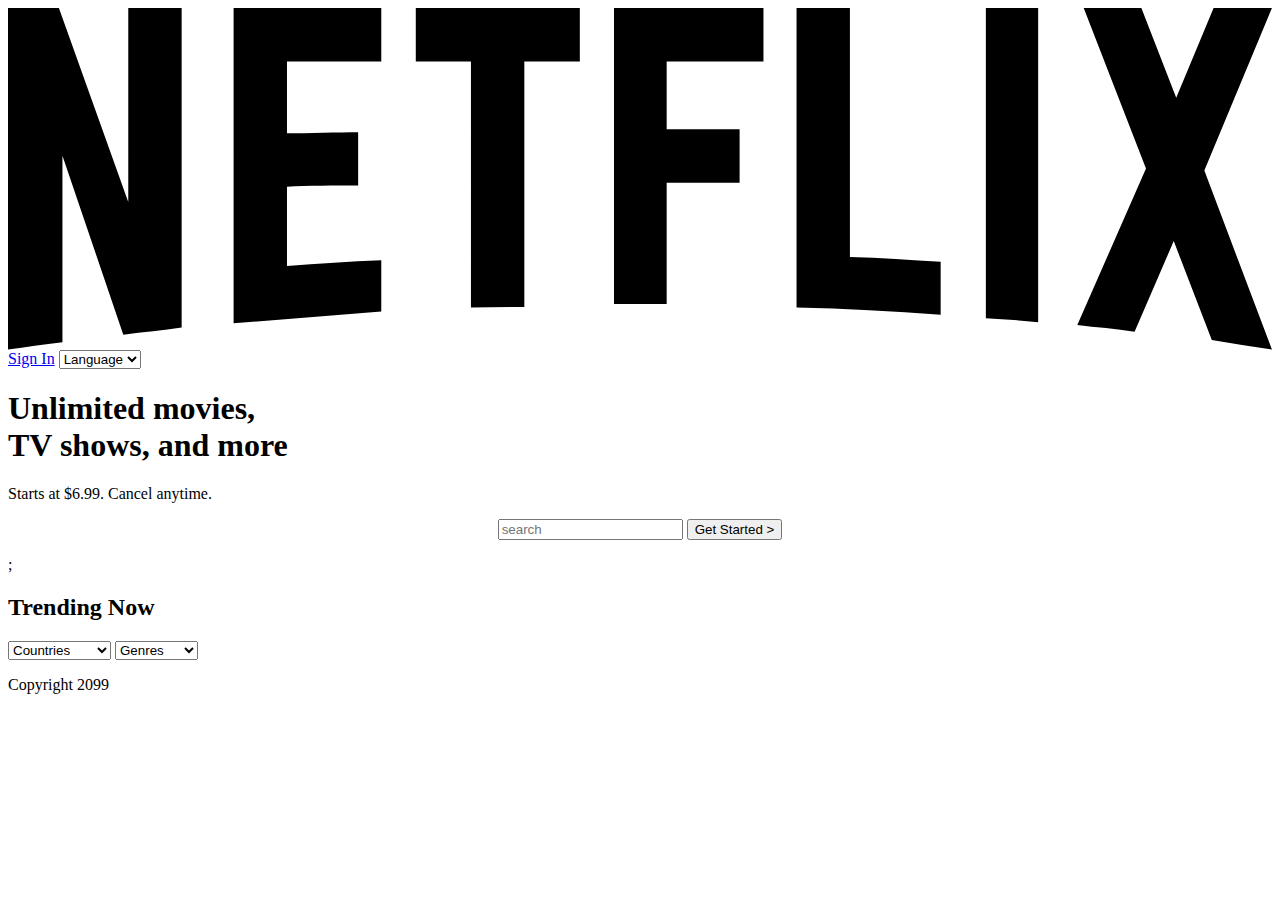
==== index.html @ 02d8f876 "index rename" ====
<html>
  <head>
    <title>My First Web</title>
    <link href="css/Style.css" rel="stylesheet" />
  </head>
  <body class="bg">
    <div class="nav">
      <svg
        viewBox="0 0 111 30"
        version="1.1"
        xmlns="http://www.w3.org/2000/svg"
        xmlns:xlink="http://www.w3.org/1999/xlink"
        aria-hidden="true"
        role="img"
        class="header"
      >
        <g>
          <path
            d="M105.06233,14.2806261 L110.999156,30 C109.249227,29.7497422 107.500234,29.4366857 105.718437,29.1554972 L102.374168,20.4686475 L98.9371075,28.4375293 C97.2499766,28.1563408 95.5928391,28.061674 93.9057081,27.8432843 L99.9372012,14.0931671 L94.4680851,-5.68434189e-14 L99.5313525,-5.68434189e-14 L102.593495,7.87421502 L105.874965,-5.68434189e-14 L110.999156,-5.68434189e-14 L105.06233,14.2806261 Z M90.4686475,-5.68434189e-14 L85.8749649,-5.68434189e-14 L85.8749649,27.2499766 C87.3746368,27.3437061 88.9371075,27.4055675 90.4686475,27.5930265 L90.4686475,-5.68434189e-14 Z M81.9055207,26.93692 C77.7186241,26.6557316 73.5307901,26.4064111 69.250164,26.3117443 L69.250164,-5.68434189e-14 L73.9366389,-5.68434189e-14 L73.9366389,21.8745899 C76.6248008,21.9373887 79.3120255,22.1557784 81.9055207,22.2804387 L81.9055207,26.93692 Z M64.2496954,10.6561065 L64.2496954,15.3435186 L57.8442216,15.3435186 L57.8442216,25.9996251 L53.2186709,25.9996251 L53.2186709,-5.68434189e-14 L66.3436123,-5.68434189e-14 L66.3436123,4.68741213 L57.8442216,4.68741213 L57.8442216,10.6561065 L64.2496954,10.6561065 Z M45.3435186,4.68741213 L45.3435186,26.2498828 C43.7810479,26.2498828 42.1876465,26.2498828 40.6561065,26.3117443 L40.6561065,4.68741213 L35.8121661,4.68741213 L35.8121661,-5.68434189e-14 L50.2183897,-5.68434189e-14 L50.2183897,4.68741213 L45.3435186,4.68741213 Z M30.749836,15.5928391 C28.687787,15.5928391 26.2498828,15.5928391 24.4999531,15.6875059 L24.4999531,22.6562939 C27.2499766,22.4678976 30,22.2495079 32.7809542,22.1557784 L32.7809542,26.6557316 L19.812541,27.6876933 L19.812541,-5.68434189e-14 L32.7809542,-5.68434189e-14 L32.7809542,4.68741213 L24.4999531,4.68741213 L24.4999531,10.9991564 C26.3126816,10.9991564 29.0936358,10.9054269 30.749836,10.9054269 L30.749836,15.5928391 Z M4.78114163,12.9684132 L4.78114163,29.3429562 C3.09401069,29.5313525 1.59340144,29.7497422 0,30 L0,-5.68434189e-14 L4.4690224,-5.68434189e-14 L10.562377,17.0315868 L10.562377,-5.68434189e-14 L15.2497891,-5.68434189e-14 L15.2497891,28.061674 C13.5935889,28.3437998 11.906458,28.4375293 10.1246602,28.6868498 L4.78114163,12.9684132 Z"
          ></path>
        </g>
      </svg>
      <a href="Signup.html" class="abt"> Sign In</a>
      <select>
        <option disabled selected>Language</option>
        <option>English</option>
        <option>Spanish</option>
        <option>Russian</option>
        <option>Bembu</option>
      </select>
    </div>
    <h1 class="sub">
      Unlimited movies,<br />
      TV shows, and more
    </h1>
    <p class="payment">Starts at $6.99. Cancel anytime.</p>
    <form>
      <center>
        <input type="text" placeholder="search" class="searchbar" />
        <input type="submit" value="Get Started >" class="startbutton" />
      </center>
    </form>
    <div class="parent">
      ;
      <div class="trending">
        <h2>Trending Now</h2>

        <select>
          <option disabled selected>Countries</option>
          <option>United States</option>
          <option>Canada</option>
          <option>Mexico</option>
          <option>Russia</option>
          <option>Zambia</option>
        </select>
        <select>
          <option disabled selected>Genres</option>
          <option>Horror</option>
          <option>Mystery</option>
          <option>Comedy</option>
          <option>Adventure</option>
          <option>Drama</option>
        </select>
      </div>
    </div>
    <footer class="footer">
      <p>Copyright 2099</p>
    </footer>
  </body>
</html>
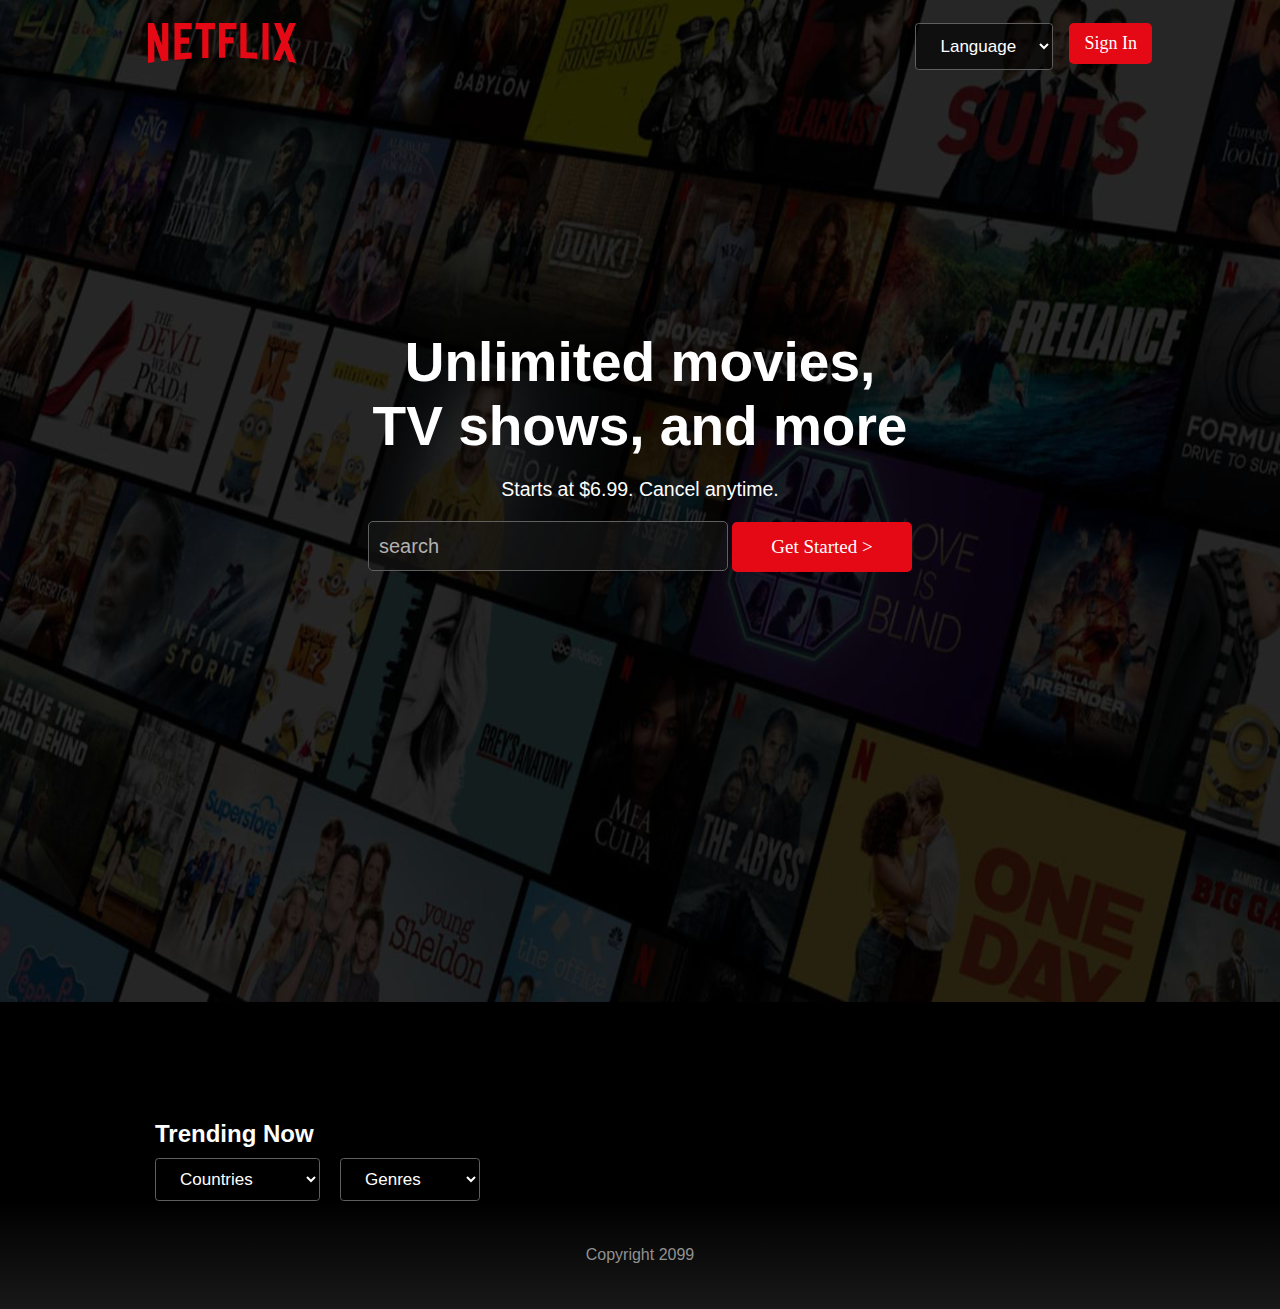
==== commit e63d97a3: "title rename" ====
--- a/index.html
+++ b/index.html
@@ -1,6 +1,6 @@
 <html>
   <head>
-    <title>My First Web</title>
+    <title>Netflix Clone</title>
     <link href="css/Style.css" rel="stylesheet" />
   </head>
   <body class="bg">
--- a/css/Style.css
+++ b/css/Style.css
@@ -0,0 +1,253 @@
+* {
+  margin: 0;
+}
+@font-face {
+  font-family: "net";
+  src: url("font/BebasNeue.otf");
+}
+
+.header {
+  fill: #e40914;
+  margin-left: 148px;
+  margin-top: 23px;
+  margin-bottom: 20px;
+  width: 148px;
+  height: 40px;
+}
+.bg {
+  background-image: url("../img/canva\ netflix\ bg2.jpg");
+  background-size: 100% 1025px;
+}
+.bg2 {
+  background-image: url("../img/canva\ netflix\ bg.jpg");
+  background-size: 100% 1025px;
+}
+.sub {
+  color: rgb(255, 255, 255);
+  text-align: center;
+  font-size: 55px;
+  padding-top: 247px;
+  font-family: Netflix Sans, Helvetica Neue, Segoe UI, Roboto, Ubuntu,
+    sans-serif;
+  font-weight: 850;
+}
+.payment {
+  color: rgb(254, 254, 254);
+  text-align: center;
+  font-size: 19.5px;
+  padding-top: 20px;
+  font-family: arial;
+  font-weight: 525;
+}
+.searchbar {
+  width: 360px;
+  height: 50px;
+  font-size: 20px;
+  margin-top: 20px;
+  border-radius: 5px;
+  background-color: rgba(24, 24, 24, 0.6);
+  border: 1px solid rgb(95, 95, 95);
+  padding-top: 10px;
+  padding-bottom: 10px;
+  padding-left: 10px;
+  font-family: arial;
+  color: rgb(254, 254, 254);
+}
+::placeholder {
+  color: rgb(177, 177, 177);
+}
+.startbutton {
+  width: 180px;
+  height: 50px;
+  border-radius: 5px;
+  background-color: rgb(228, 9, 20);
+  color: rgb(254, 254, 254);
+  border: none;
+  font-family: arial black;
+  font-size: 19px;
+  transition: 0.2s;
+}
+.startbutton:hover {
+  background-color: rgb(185, 9, 18);
+  transition: 10s;
+  width: 200px;
+  height: 2000px;
+  border-radius: 9px;
+  letter-spacing: 1.5px;
+}
+.trending {
+  color: rgb(255, 255, 255);
+  margin-left: 155px;
+  margin-top: 100px;
+
+  h2 {
+    font-family: Netflix Sans, Helvetica Neue, Segoe UI, Roboto, Ubuntu,
+      sans-serif;
+  }
+
+  select {
+    background-color: rgba(0, 0, 0, 0.6);
+    border: 1px solid rgb(95, 95, 95);
+    color: rgb(255, 255, 255);
+    padding-left: 20px;
+    padding-right: 20px;
+    padding-top: 10px;
+    padding-bottom: 10px;
+    font-size: 17px;
+    margin-top: 10px;
+    border-radius: 3.6px;
+    margin-right: 16px;
+  }
+}
+.parent {
+  background-color: rgb(0, 0, 0);
+  margin-top: 430px;
+}
+.abt {
+  background-color: rgb(228, 9, 20);
+  color: rgb(255, 255, 255);
+  padding: 10px 15px;
+  font-size: 18px;
+  font-family: arial black;
+  border-radius: 5px;
+  transition: 0.5s;
+  text-decoration: none;
+  float: right;
+  margin-right: 10%;
+  margin-top: 23px;
+}
+.abt:hover {
+  transition: 0.5s;
+  background-color: rgb(185, 9, 18);
+  letter-spacing: 1.5px;
+}
+.nav {
+  select {
+    background-color: rgba(0, 0, 0, 0.6);
+    border: 1px solid rgb(95, 95, 95);
+    color: rgb(255, 255, 255);
+    padding: 12px 20px;
+    font-size: 17px;
+    margin-top: 23px;
+    border-radius: 3.6px;
+    margin-right: 16px;
+    float: right;
+  }
+}
+.signup {
+  color: rgb(255, 255, 255);
+  font-family: arial;
+  background-color: rgba(0, 0, 0, 0.55);
+  border-radius: 5px;
+  width: 450px;
+  height: 700px;
+  margin: auto;
+}
+.subsignup {
+  margin: 50px 50px;
+  padding-top: 35px;
+  h2 {
+    font-size: 29px;
+    font-weight: 780;
+  }
+}
+.signbtn {
+  background-color: rgb(255, 0, 0);
+  color: rgb(255, 255, 255);
+  width: 103%;
+  padding: 12px 0px;
+  border: none;
+  margin-top: 15px;
+  font-family: arial black;
+  border-radius: 5px;
+  transition: 3s;
+}
+.signbtn:hover {
+  background-color: rgb(182, 10, 18);
+  transition: 1s;
+}
+.v2 {
+  background-color: rgba(95, 95, 95, 0.55);
+  transition: 2s;
+}
+.v2:hover {
+  background-color: rgb(66, 66, 66);
+  transition: 1s;
+}
+.ortext {
+  color: rgb(177, 177, 177);
+  font-size: 13.5px;
+}
+.forgor {
+  color: rgb(255, 255, 255);
+  text-decoration: dashed;
+  text-align: center;
+  transition: 0.1s;
+}
+.forgor:hover {
+  color: rgb(100, 100, 100);
+  text-decoration: underline;
+  transition: 0.1s;
+}
+.sun:hover {
+  color: rgb(255, 255, 255);
+}
+.memory {
+  margin-top: 20px;
+  margin-left: 10px;
+  font-size: 15px;
+}
+.custom-checkbox {
+  appearance: none;
+  -webkit-appearance: none;
+  width: 20px;
+  height: 20px;
+  border: 2px solid rgb(85, 85, 85);
+  border-radius: 4px;
+  background-color: rgb(240, 240, 240);
+  cursor: pointer;
+  transition: background-color 0.3s, border-color 0.3s;
+}
+
+.custom-checkbox:checked {
+  background-color: rgb(255, 255, 255);
+  border-color: rgb(255, 255, 255);
+}
+
+.custom-checkbox:checked::after {
+  content: "\2714";
+  color: rgb(0, 0, 0);
+  font-size: 16px;
+  position: relative;
+  top: -2px;
+}
+
+.custom-checkbox:hover {
+  border-color: rgb(255, 255, 255);
+}
+.ram {
+  padding-left: 10px;
+  position: relative;
+  top: -5px;
+}
+.redirect {
+  color: rgb(173, 173, 173);
+  padding-left: 10px;
+}
+.botcatcher {
+  font-size: 13px;
+  width: 200px;
+  padding-left: 0px;
+  position: relative;
+  left: 10px;
+}
+.footer {
+  background: linear-gradient(to bottom, black, rgb(24, 24, 24));
+  color: rgb(145, 145, 145);
+  font-family: Arial, Helvetica, sans-serif;
+}
+.footer p {
+  padding: 45px 0px;
+  text-align: center;
+  font-size: 16px;
+}
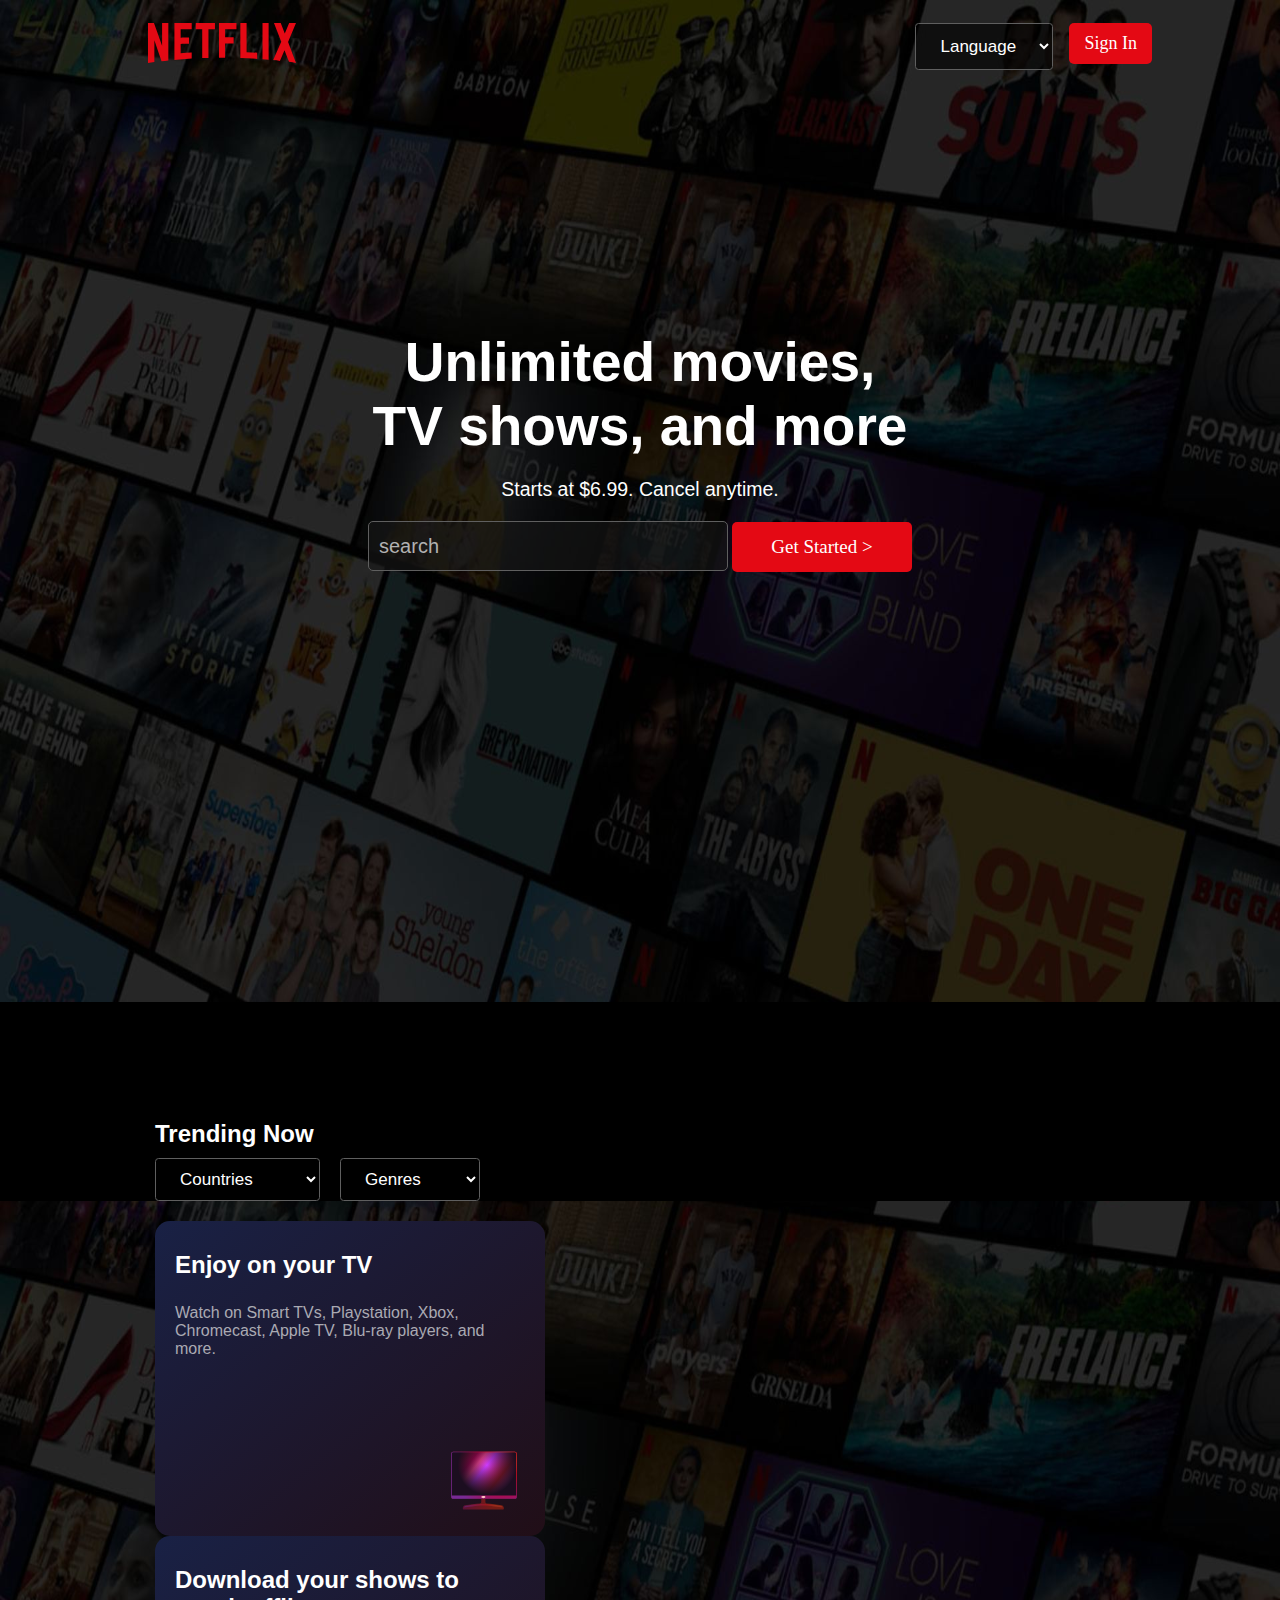
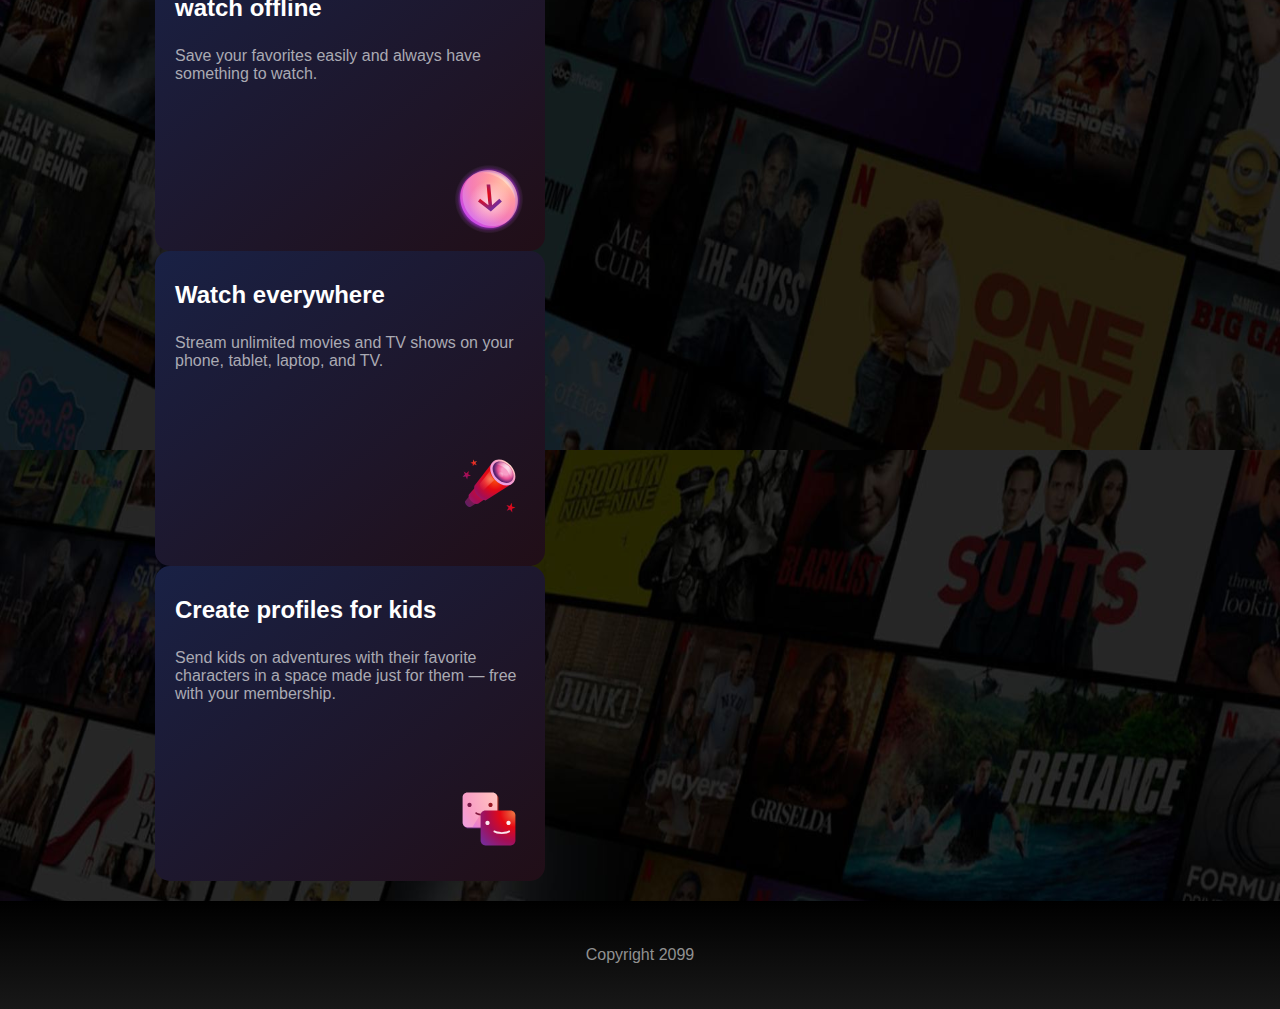
==== commit d436c7ad: "01/04/25 Update" ====
--- a/index.html
+++ b/index.html
@@ -63,6 +63,28 @@
         </select>
       </div>
     </div>
+    <div class="sales_pitch"> 
+      <div class="subcells">
+        <h4>Enjoy on your TV</h4>
+        <p>Watch on Smart TVs, Playstation, Xbox, Chromecast, Apple TV, Blu-ray players, and more.</p>
+        <svg class="svg" width="82" height="82" viewBox="0 0 72 72" fill="none"><g id="television-core-small"><path id="Vector" fill-rule="evenodd" clip-rule="evenodd" d="M37.2 53.3992C37.2 52.7365 36.6628 52.1992 36 52.1992H34.8C34.1373 52.1992 33.6 52.7365 33.6 53.3992V56.2636C33.6 56.9129 33.0834 57.4433 32.4347 57.4739C30.3013 57.5744 28.1719 57.7834 26.0546 58.1011L19.444 59.0926C18.2692 59.2688 17.4 60.2782 17.4 61.4662V62.0992C17.4 62.4304 17.6686 62.6992 18 62.6992H52.8C53.1314 62.6992 53.4 62.4304 53.4 62.0992V61.4662C53.4 60.2782 52.5309 59.2688 51.3561 59.0926L44.7454 58.1011C42.6282 57.7834 40.4987 57.5744 38.3653 57.4739C37.7167 57.4433 37.2 56.9129 37.2 56.2636V53.3992Z" fill="url(#paint0_radial_5179_1308)"></path><path id="Vector_2" d="M18.6 60.7388C18.6 60.2306 18.9587 59.796 19.4602 59.711C22.0196 59.2775 29.7585 58.0508 35.4 58.0508C41.0415 58.0508 48.7804 59.2775 51.3398 59.711C51.8412 59.796 52.2 60.2306 52.2 60.7388C52.2 60.902 52.0575 61.0268 51.8967 61.0004C50.1219 60.707 40.9704 59.2409 35.4 59.2409C29.8295 59.2409 20.678 60.707 18.9033 61.0004C18.7425 61.0268 18.6 60.902 18.6 60.7388Z" fill="url(#paint1_radial_5179_1308)"></path><path id="Vector_3" d="M63 12H8.99995C8.00584 12 7.19995 12.8059 7.19995 13.8V51.6C7.19995 52.5941 8.00584 53.4 8.99995 53.4H63C63.9941 53.4 64.8 52.5941 64.8 51.6V13.8C64.8 12.8059 63.9941 12 63 12Z" fill="url(#paint2_linear_5179_1308)"></path><path id="Vector_4" d="M63 12H8.99995C8.00584 12 7.19995 12.8059 7.19995 13.8V51.6C7.19995 52.5941 8.00584 53.4 8.99995 53.4H63C63.9941 53.4 64.8 52.5941 64.8 51.6V13.8C64.8 12.8059 63.9941 12 63 12Z" fill="url(#paint3_radial_5179_1308)"></path><path id="Vector_5" fill-rule="evenodd" clip-rule="evenodd" d="M8.99995 12.6H63C63.663 12.6 64.2 13.1372 64.2 13.8V50.4H7.79995V13.8C7.79995 13.1372 8.33719 12.6 8.99995 12.6ZM7.19995 50.4V13.8C7.19995 12.8059 8.00581 12 8.99995 12H63C63.9942 12 64.8 12.8059 64.8 13.8V50.4V51.6C64.8 52.5941 63.9942 53.4 63 53.4H8.99995C8.00581 53.4 7.19995 52.5941 7.19995 51.6V50.4Z" fill="url(#paint4_radial_5179_1308)"></path><path id="Vector_6" d="M35.4 52.8C36.3941 52.8 37.2 52.3971 37.2 51.9C37.2 51.4029 36.3941 51 35.4 51C34.4059 51 33.6 51.4029 33.6 51.9C33.6 52.3971 34.4059 52.8 35.4 52.8Z" fill="url(#paint5_radial_5179_1308)"></path></g><defs><radialGradient id="paint0_radial_5179_1308" cx="0" cy="0" r="1" gradientUnits="userSpaceOnUse" gradientTransform="translate(50.3269 49.3723) rotate(118.526) scale(55.1579 46.2871)"><stop stop-color="#802600"></stop><stop offset="0.333333" stop-color="#6F181D"></stop><stop offset="0.666667" stop-color="#5B1333"></stop><stop offset="1" stop-color="#391945"></stop></radialGradient><radialGradient id="paint1_radial_5179_1308" cx="0" cy="0" r="1" gradientUnits="userSpaceOnUse" gradientTransform="translate(48.1077 53.6128) rotate(158.116) scale(32.7275 42.219)"><stop stop-color="#99421D"></stop><stop offset="0.333333" stop-color="#99161D"></stop><stop offset="0.666667" stop-color="#7D1845"></stop><stop offset="1" stop-color="#59216E"></stop></radialGradient><linearGradient id="paint2_linear_5179_1308" x1="10.4727" y1="14.9572" x2="56.1755" y2="51.4814" gradientUnits="userSpaceOnUse"><stop stop-color="#99161D"></stop><stop offset="0.245283" stop-color="#CA005B"></stop><stop offset="0.346698" stop-color="#FF479A"></stop><stop offset="0.46934" stop-color="#CC3CFF"></stop><stop offset="0.735849" stop-color="#BC1A22"></stop><stop offset="1" stop-color="#C94FF5"></stop></linearGradient><radialGradient id="paint3_radial_5179_1308" cx="0" cy="0" r="1" gradientUnits="userSpaceOnUse" gradientTransform="translate(38.6181 23.8286) rotate(90) scale(25.9571 25.8545)"><stop stop-color="#1C0E20" stop-opacity="0"></stop><stop offset="1" stop-color="#1C0E20"></stop></radialGradient><radialGradient id="paint4_radial_5179_1308" cx="0" cy="0" r="1" gradientUnits="userSpaceOnUse" gradientTransform="translate(54 20.1938) rotate(144.293) scale(47.2897 44.8232)"><stop stop-color="#EF7744"></stop><stop offset="0.333333" stop-color="#E50914"></stop><stop offset="0.666667" stop-color="#A70D53"></stop><stop offset="1" stop-color="#792A95"></stop></radialGradient><radialGradient id="paint5_radial_5179_1308" cx="0" cy="0" r="1" gradientUnits="userSpaceOnUse" gradientTransform="translate(36.525 51.3562) rotate(135) scale(4.58735)"><stop stop-color="#FFDCCC"></stop><stop offset="0.333333" stop-color="#FFBDC0"></stop><stop offset="0.666667" stop-color="#F89DC6"></stop><stop offset="1" stop-color="#E4A1FA"></stop></radialGradient></defs></svg>
+      </div>
+      <div class="subcells">
+        <h4>Download your shows to watch offline</h4>
+        <p>Save your favorites easily and always have something to watch.</p>
+        <svg class="svg" width="72" height="72" viewBox="0 0 72 72" fill="none"><g id="download-core-small"><path id="Vector" d="M36 70.2008C54.8882 70.2008 70.2001 54.8889 70.2001 36.0008C70.2001 17.1126 54.8882 1.80078 36 1.80078C17.1119 1.80078 1.80005 17.1126 1.80005 36.0008C1.80005 54.8889 17.1119 70.2008 36 70.2008Z" fill="url(#paint0_radial_5179_7940)"></path><path id="Vector_2" opacity="0.4" d="M64.7658 36.195C65.5206 51.5916 53.7908 63.5824 38.5668 62.977C23.3428 62.3722 10.3893 49.4 9.63446 34.0034C8.87954 18.6068 20.6091 6.61594 35.8331 7.22116C51.0571 7.82638 64.0104 20.7984 64.7658 36.195Z" fill="url(#paint1_radial_5179_7940)"></path><path id="Vector_3" d="M62.3657 37.9958C63.1205 53.3924 51.3908 65.3832 36.1668 64.7778C20.9428 64.173 7.9893 51.2008 7.23444 35.8041C6.47952 20.4075 18.2091 8.41672 33.4331 9.02194C48.6571 9.62716 61.6103 22.5992 62.3657 37.9958Z" fill="url(#paint2_radial_5179_7940)"></path><path id="Vector_4" opacity="0.5" d="M64.7658 36.195C65.5206 51.5916 53.7908 63.5824 38.5668 62.977C23.3428 62.3722 10.3893 49.4 9.63446 34.0034C8.87954 18.6068 20.6091 6.61594 35.8331 7.22116C51.0571 7.82638 64.0104 20.7984 64.7658 36.195Z" fill="url(#paint3_radial_5179_7940)"></path><path id="Vector_5" opacity="0.6" d="M36.9 60.6C48.6636 60.6 58.2 51.0637 58.2 39.3C58.2 27.5363 48.6636 18 36.9 18C25.1363 18 15.6 27.5363 15.6 39.3C15.6 51.0637 25.1363 60.6 36.9 60.6Z" fill="url(#paint4_radial_5179_7940)"></path><path id="Vector_6" fill-rule="evenodd" clip-rule="evenodd" d="M39.0849 42.2727L46.3387 35.76L48.8945 38.5142L38.9118 47.477L37.8466 48.4333L36.6071 47.477L24.9899 38.5142L27.0434 35.76L35.4849 42.2727L33.6 21.6016H37.2L39.0849 42.2727Z" fill="url(#paint5_radial_5179_7940)"></path><path id="Vector_7" opacity="0.4" fill-rule="evenodd" clip-rule="evenodd" d="M61.6566 34.9618C61.7832 35.3893 62.391 35.3233 62.3694 34.878C61.6962 21.1369 50.1509 9.55975 36.5817 9.01957C34.4606 8.93515 32.4155 9.12541 30.4772 9.55909C30.0745 9.64915 30.1575 10.2082 30.5697 10.2246C45.0094 10.7979 57.6246 21.2971 61.6566 34.9618Z" fill="url(#paint6_radial_5179_7940)"></path></g><defs><radialGradient id="paint0_radial_5179_7940" cx="0" cy="0" r="1" gradientUnits="userSpaceOnUse" gradientTransform="translate(36.0001 36.1837) rotate(-90) scale(34.3829)"><stop offset="0.782019" stop-color="#982DBE"></stop><stop offset="0.906819" stop-color="#B038DC" stop-opacity="0.2"></stop><stop offset="1" stop-color="#E4A1FA" stop-opacity="0"></stop></radialGradient><radialGradient id="paint1_radial_5179_7940" cx="0" cy="0" r="1" gradientUnits="userSpaceOnUse" gradientTransform="translate(52.9937 20.0992) rotate(135) scale(49.9836)"><stop stop-color="#FFDCCC"></stop><stop offset="0.333333" stop-color="#FFBDC0"></stop><stop offset="0.666667" stop-color="#F89DC6"></stop><stop offset="1" stop-color="#E4A1FA"></stop></radialGradient><radialGradient id="paint2_radial_5179_7940" cx="0" cy="0" r="1" gradientUnits="userSpaceOnUse" gradientTransform="translate(52.7999 19.6937) rotate(135) scale(53.1037)"><stop stop-color="#FFA984"></stop><stop offset="0.333333" stop-color="#FF787F"></stop><stop offset="0.666667" stop-color="#F45FA2"></stop><stop offset="1" stop-color="#C44AF1"></stop></radialGradient><radialGradient id="paint3_radial_5179_7940" cx="0" cy="0" r="1" gradientUnits="userSpaceOnUse" gradientTransform="translate(52.9937 20.0992) rotate(135) scale(49.9836)"><stop stop-color="#FFDCCC"></stop><stop offset="0.333333" stop-color="#FFBDC0"></stop><stop offset="0.666667" stop-color="#F89DC6"></stop><stop offset="1" stop-color="#E4A1FA"></stop></radialGradient><radialGradient id="paint4_radial_5179_7940" cx="0" cy="0" r="1" gradientUnits="userSpaceOnUse" gradientTransform="translate(36.9 39.3) scale(21.3)"><stop stop-color="white"></stop><stop offset="1" stop-color="white" stop-opacity="0"></stop></radialGradient><radialGradient id="paint5_radial_5179_7940" cx="0" cy="0" r="1" gradientUnits="userSpaceOnUse" gradientTransform="translate(31.2 32.1016) rotate(39.5226) scale(15.5567)"><stop stop-color="#EF7744"></stop><stop offset="0.2406" stop-color="#E50914"></stop><stop offset="1" stop-color="#792A95"></stop></radialGradient><radialGradient id="paint6_radial_5179_7940" cx="0" cy="0" r="1" gradientUnits="userSpaceOnUse" gradientTransform="translate(50.7 21.3) rotate(-180) scale(30)"><stop stop-color="white"></stop><stop offset="1" stop-color="white" stop-opacity="0"></stop></radialGradient></defs></svg>
+      </div>
+      <div class="subcells">
+        <h4>Watch everywhere</h4>
+        <p>Stream unlimited movies and TV shows on your phone, tablet, laptop, and TV.</p>
+        <svg class="svg" width="72" height="72" viewBox="0 0 72 72" fill="none"><g id="telescope-core-small"><path id="Vector" d="M24.0492 36.6016L33.6 46.3898L17.8029 56.8633C17.8029 56.8633 15.8891 57.6983 13.625 55.2638C11.361 52.8293 12.1235 51.238 12.1235 51.238L24.0492 36.6016Z" fill="url(#paint0_radial_5179_1664)"></path><path id="Vector_2" d="M25.0344 34.1992L36 46.151L25.0616 53.8043C25.0616 53.8043 21.8289 55.0984 18.0987 51.0172C14.3686 46.9358 15.9198 44.5105 15.9198 44.5105L25.0344 34.1992Z" fill="url(#paint1_radial_5179_1664)"></path><path id="Vector_3" d="M39 13.0195L59.1 33.6788L32.5325 50.4142C32.5325 50.4142 28.7459 50.2552 24.3978 45.4897C20.0498 40.7243 21.4096 35.8101 21.4096 35.8101L39 13.0195Z" fill="url(#paint2_radial_5179_1664)"></path><path id="Vector_4" d="M57.6709 15.3516C63.1044 21.2807 63.9858 29.2883 59.6386 33.2371C55.2916 37.186 47.3628 35.5806 41.9292 29.6515C36.4954 23.7224 35.6145 15.7148 39.9615 11.766C44.3084 7.81716 52.2372 9.42252 57.6709 15.3516Z" fill="url(#paint3_radial_5179_1664)"></path><path id="Vector_5" d="M58.3787 31.255C54.8121 34.5032 48.2143 33.0817 43.6421 28.0798C39.07 23.078 38.2547 16.39 41.8213 13.1419C45.3879 9.89364 51.9857 11.3152 56.5579 16.3171C61.1298 21.3189 61.9452 28.0069 58.3787 31.255Z" fill="url(#paint4_radial_5179_1664)"></path><path id="Vector_6" opacity="0.85" d="M59.6783 28.823C60.576 24.1785 59.6544 20.5934 56.1603 16.6199C52.6662 12.6464 47.3508 10.8657 43.7796 12.7598C39.371 15.098 48.3734 13.5961 53.4577 19.5815C57.8259 24.724 58.8516 33.1009 59.6783 28.823Z" fill="url(#paint5_radial_5179_1664)"></path><path id="Vector_7" opacity="0.4" d="M50.3979 25.2452C50.4549 26.7239 49.2932 27.7677 47.8032 27.5766C46.3131 27.3856 45.059 26.032 45.002 24.5532C44.945 23.0745 46.1067 22.0307 47.5968 22.2218C49.0868 22.4128 50.341 23.7664 50.3979 25.2452Z" fill="url(#paint6_radial_5179_1664)"></path><path id="Vector_8" opacity="0.6" d="M36.9217 21.0039L26.4258 34.3627C26.3297 36.4604 28.2903 39.5534 30.0334 40.8344L41.2345 29.9105C39.6 28.2005 36.9591 24.1025 36.9217 21.0039Z" fill="url(#paint7_radial_5179_1664)"></path><path id="Vector_9" fill-rule="evenodd" clip-rule="evenodd" d="M20.0576 9.60156L21.479 11.7187L24 11.0654L22.3575 13.0272L23.7789 15.1444L21.3424 14.2397L19.7 16.2016L19.8365 13.6806L17.4 12.7759L19.9209 12.1225L20.0576 9.60156ZM58.776 52.8016L58.9623 56.4685L62.4 57.4188L59.0774 58.7347L59.2637 62.4016L57.0239 59.548L53.7014 60.8638L55.6397 57.7843L53.4 54.9307L56.8377 55.8811L58.776 52.8016ZM15.206 24.2101L15.8768 21.0016L13.4793 23.1964L10.6853 21.5563L11.9975 24.553L9.59998 26.7478L12.8085 26.405L14.1207 29.4016L14.7915 26.1931L18 25.8502L15.206 24.2101Z" fill="url(#paint8_linear_5179_1664)"></path></g><defs><radialGradient id="paint0_radial_5179_1664" cx="0" cy="0" r="1" gradientUnits="userSpaceOnUse" gradientTransform="translate(36.6875 32.7016) rotate(135) scale(34.9134)"><stop stop-color="#99421D"></stop><stop offset="0.333333" stop-color="#99161D"></stop><stop offset="0.666667" stop-color="#7D1845"></stop><stop offset="1" stop-color="#59216E"></stop></radialGradient><radialGradient id="paint1_radial_5179_1664" cx="0" cy="0" r="1" gradientUnits="userSpaceOnUse" gradientTransform="translate(42.5937 27.2992) rotate(135) scale(44.5477 44.5279)"><stop stop-color="#EF7744"></stop><stop offset="0.333333" stop-color="#E50914"></stop><stop offset="0.666667" stop-color="#A70D53"></stop><stop offset="1" stop-color="#792A95"></stop></radialGradient><radialGradient id="paint2_radial_5179_1664" cx="0" cy="0" r="1" gradientUnits="userSpaceOnUse" gradientTransform="translate(42.3 29.106) rotate(135) scale(31.8127)"><stop stop-color="#FB540D"></stop><stop offset="0.333333" stop-color="#E50914"></stop><stop offset="0.666667" stop-color="#A70D53"></stop><stop offset="1" stop-color="#792A95"></stop></radialGradient><radialGradient id="paint3_radial_5179_1664" cx="0" cy="0" r="1" gradientUnits="userSpaceOnUse" gradientTransform="translate(57.675 14.7078) rotate(134.326) scale(24.0433 24.0367)"><stop stop-color="#FFDCCC"></stop><stop offset="0.333333" stop-color="#FFBDC0"></stop><stop offset="0.666667" stop-color="#F89DC6"></stop><stop offset="1" stop-color="#E4A1FA"></stop></radialGradient><radialGradient id="paint4_radial_5179_1664" cx="0" cy="0" r="1" gradientUnits="userSpaceOnUse" gradientTransform="translate(52.1305 21.273) rotate(141.875) scale(9.87138 12.8159)"><stop offset="0.307292" stop-color="#F89DC6"></stop><stop offset="0.645392" stop-color="#E75094"></stop><stop offset="1" stop-color="#59216E"></stop></radialGradient><radialGradient id="paint5_radial_5179_1664" cx="0" cy="0" r="1" gradientUnits="userSpaceOnUse" gradientTransform="translate(55.8 15.6) rotate(135) scale(13.1522)"><stop stop-color="white"></stop><stop offset="1" stop-color="white" stop-opacity="0"></stop></radialGradient><radialGradient id="paint6_radial_5179_1664" cx="0" cy="0" r="1" gradientUnits="userSpaceOnUse" gradientTransform="translate(49.2362 22.9648) rotate(131.079) scale(5.08644 6.006)"><stop stop-color="white"></stop><stop offset="1" stop-color="white" stop-opacity="0"></stop></radialGradient><radialGradient id="paint7_radial_5179_1664" cx="0" cy="0" r="1" gradientUnits="userSpaceOnUse" gradientTransform="translate(36.8758 29.1353) rotate(137.622) scale(13.5764)"><stop stop-color="#FFA984"></stop><stop offset="1" stop-color="#F7636B" stop-opacity="0"></stop></radialGradient><linearGradient id="paint8_linear_5179_1664" x1="44.65" y1="27.9016" x2="24.25" y2="48.3016" gradientUnits="userSpaceOnUse"><stop stop-color="#EF7744"></stop><stop offset="0.333333" stop-color="#E50914"></stop><stop offset="0.666667" stop-color="#A70D53"></stop><stop offset="1" stop-color="#792A95"></stop></linearGradient></defs></svg>
+      </div>
+      <div class="subcells">
+        <h4>Create profiles for kids</h4>
+        <p>Send kids on adventures with their favorite characters in a space made just for them — free with your membership.</p>
+        <svg class="svg" width="72" height="72" viewBox="0 0 72 72" fill="none"><g id="profiles-core-small"><path id="Vector" d="M10.8 15.6008C10.8 12.9499 12.949 10.8008 15.5999 10.8008H40.8C43.4509 10.8008 45.6 12.9498 45.6 15.6008V40.8007C45.6 43.4516 43.4509 45.6007 40.8 45.6007H15.6C12.949 45.6007 10.8 43.4517 10.8 40.8007V15.6008Z" fill="url(#paint0_radial_5179_7919)"></path><path id="Vector_2" d="M9.59998 14.4016C9.59998 11.7506 11.749 9.60162 14.4 9.60156H39.6C42.251 9.60156 44.4 11.7506 44.4 14.4016V39.6015C44.4 42.2525 42.251 44.4015 39.6 44.4015H14.4C11.749 44.4016 9.59998 42.2525 9.59998 39.6015V14.4016Z" fill="url(#paint1_radial_5179_7919)"></path><path id="Vector_3" d="M18.6 21.9008C18.6 23.0606 17.6598 24.0008 16.5 24.0008C15.3402 24.0008 14.4 23.0606 14.4 21.9008C14.4 20.741 15.3402 19.8008 16.5 19.8008C17.6598 19.8008 18.6 20.741 18.6 21.9008Z" fill="url(#paint2_radial_5179_7919)"></path><path id="Vector_4" d="M39.6 21.9008C39.6 23.0606 38.6598 24.0008 37.5 24.0008C36.3402 24.0008 35.4 23.0606 35.4 21.9008C35.4 20.741 36.3402 19.8008 37.5 19.8008C38.6598 19.8008 39.6 20.741 39.6 21.9008Z" fill="url(#paint3_radial_5179_7919)"></path><path id="Vector_5" d="M23.6713 29.4501C23.2437 29.1967 22.6917 29.3379 22.4383 29.7655C22.1848 30.1932 22.3261 30.7452 22.7537 30.9986C23.8254 31.6337 26.769 32.7744 30.6375 32.7744C34.506 32.7744 37.4497 31.6337 38.5213 30.9986C38.949 30.7452 39.0902 30.1932 38.8368 29.7655C38.5834 29.3379 38.0313 29.1967 37.6037 29.4501C36.8191 29.9151 34.194 30.9744 30.6375 30.9744C27.081 30.9744 24.456 29.9151 23.6713 29.4501Z" fill="url(#paint4_radial_5179_7919)"></path><path id="Vector_6" opacity="0.35" d="M19.2 44.4016H28.2L32.4 27.6016C30.2787 28.1801 28.4542 29.5387 27.2921 31.4053L19.2 44.4016Z" fill="url(#paint5_radial_5179_7919)"></path><path id="Vector_7" d="M27.6 32.4016C27.6 29.7506 29.749 27.6016 32.4 27.6016L57.6 27.6016C60.2508 27.6016 62.4 29.7506 62.4 32.4016V57.6015C62.4 60.2524 60.2508 62.4016 57.6 62.4016H32.4C29.749 62.4016 27.6 60.2524 27.6 57.6016V32.4016Z" fill="url(#paint6_radial_5179_7919)"></path><path id="Vector_8" d="M36.6 39.9008C36.6 41.0606 35.6598 42.0008 34.5 42.0008C33.3402 42.0008 32.4 41.0606 32.4 39.9008C32.4 38.741 33.3402 37.8008 34.5 37.8008C35.6598 37.8008 36.6 38.741 36.6 39.9008Z" fill="url(#paint7_radial_5179_7919)"></path><path id="Vector_9" d="M57.6 39.9008C57.6 41.0606 56.6598 42.0008 55.5 42.0008C54.3402 42.0008 53.4 41.0606 53.4 39.9008C53.4 38.741 54.3402 37.8008 55.5 37.8008C56.6598 37.8008 57.6 38.741 57.6 39.9008Z" fill="url(#paint8_radial_5179_7919)"></path><path id="Vector_10" d="M41.8213 47.6025C41.3937 47.349 40.8416 47.4903 40.5882 47.9179C40.3348 48.3455 40.476 48.8976 40.9037 49.1509C41.9753 49.786 44.919 50.9267 48.7875 50.9267C52.656 50.9267 55.5996 49.786 56.6713 49.1509C57.0989 48.8976 57.2402 48.3455 56.9867 47.9179C56.7333 47.4903 56.1813 47.349 55.7537 47.6025C54.969 48.0674 52.344 49.1267 48.7875 49.1267C45.231 49.1267 42.6059 48.0674 41.8213 47.6025Z" fill="url(#paint9_radial_5179_7919)"></path></g><defs><radialGradient id="paint0_radial_5179_7919" cx="0" cy="0" r="1" gradientUnits="userSpaceOnUse" gradientTransform="translate(39.075 17.6882) rotate(135) scale(32.8097)"><stop stop-color="#99421D"></stop><stop offset="0.333333" stop-color="#99161D"></stop><stop offset="0.666667" stop-color="#7D1845"></stop><stop offset="1" stop-color="#59216E"></stop></radialGradient><radialGradient id="paint1_radial_5179_7919" cx="0" cy="0" r="1" gradientUnits="userSpaceOnUse" gradientTransform="translate(62.4 8.70157) rotate(133.87) scale(75.3216)"><stop stop-color="#FFDCCC"></stop><stop offset="0.333333" stop-color="#FFBDC0"></stop><stop offset="0.666667" stop-color="#F89DC6"></stop><stop offset="1" stop-color="#E4A1FA"></stop></radialGradient><radialGradient id="paint2_radial_5179_7919" cx="0" cy="0" r="1" gradientUnits="userSpaceOnUse" gradientTransform="translate(60.3 11.1008) rotate(133.939) scale(68.7426 55.9547)"><stop stop-color="#99421D"></stop><stop offset="0.333333" stop-color="#99161D"></stop><stop offset="0.666667" stop-color="#7D1845"></stop><stop offset="1" stop-color="#59216E"></stop></radialGradient><radialGradient id="paint3_radial_5179_7919" cx="0" cy="0" r="1" gradientUnits="userSpaceOnUse" gradientTransform="translate(60.3 11.1008) rotate(133.939) scale(68.7426 55.9547)"><stop stop-color="#99421D"></stop><stop offset="0.333333" stop-color="#99161D"></stop><stop offset="0.666667" stop-color="#7D1845"></stop><stop offset="1" stop-color="#59216E"></stop></radialGradient><radialGradient id="paint4_radial_5179_7919" cx="0" cy="0" r="1" gradientUnits="userSpaceOnUse" gradientTransform="translate(60.3 11.0994) rotate(133.939) scale(68.7426 55.9548)"><stop stop-color="#99421D"></stop><stop offset="0.333333" stop-color="#99161D"></stop><stop offset="0.666667" stop-color="#7D1845"></stop><stop offset="1" stop-color="#59216E"></stop></radialGradient><radialGradient id="paint5_radial_5179_7919" cx="0" cy="0" r="1" gradientUnits="userSpaceOnUse" gradientTransform="translate(39.6 27.9016) rotate(135) scale(23.3345)"><stop stop-color="#FFA984"></stop><stop offset="0.333333" stop-color="#FF787F"></stop><stop offset="0.666667" stop-color="#F45FA2"></stop><stop offset="1" stop-color="#C44AF1"></stop></radialGradient><radialGradient id="paint6_radial_5179_7919" cx="0" cy="0" r="1" gradientUnits="userSpaceOnUse" gradientTransform="translate(61.8 29.7016) rotate(135) scale(43.2749)"><stop stop-color="#EF7744"></stop><stop offset="0.333333" stop-color="#E50914"></stop><stop offset="0.666667" stop-color="#A70D53"></stop><stop offset="1" stop-color="#792A95"></stop></radialGradient><radialGradient id="paint7_radial_5179_7919" cx="0" cy="0" r="1" gradientUnits="userSpaceOnUse" gradientTransform="translate(62.1 11.1008) rotate(137.146) scale(73.6614 60.3576)"><stop stop-color="#FFDCCC"></stop><stop offset="0.333333" stop-color="#FDF6F6"></stop><stop offset="0.666667" stop-color="#FADCE9"></stop><stop offset="1" stop-color="#E4A1FA"></stop></radialGradient><radialGradient id="paint8_radial_5179_7919" cx="0" cy="0" r="1" gradientUnits="userSpaceOnUse" gradientTransform="translate(62.1 11.1008) rotate(137.146) scale(73.6614 60.3576)"><stop stop-color="#FFDCCC"></stop><stop offset="0.333333" stop-color="#FDF6F6"></stop><stop offset="0.666667" stop-color="#FADCE9"></stop><stop offset="1" stop-color="#E4A1FA"></stop></radialGradient><radialGradient id="paint9_radial_5179_7919" cx="0" cy="0" r="1" gradientUnits="userSpaceOnUse" gradientTransform="translate(62.1 11.1017) rotate(137.146) scale(73.6614 60.3576)"><stop stop-color="#FFDCCC"></stop><stop offset="0.333333" stop-color="#FDF6F6"></stop><stop offset="0.666667" stop-color="#FADCE9"></stop><stop offset="1" stop-color="#E4A1FA"></stop></radialGradient></defs></svg>
+      </div>
+    </div>
     <footer class="footer">
       <p>Copyright 2099</p>
     </footer>
--- a/css/Style.css
+++ b/css/Style.css
@@ -241,8 +241,39 @@
   position: relative;
   left: 10px;
 }
+.sales_pitch{
+  margin: 20px 155px
+}
+.subcells {
+  background: linear-gradient(to bottom right, rgb(25, 33, 69),rgb(33, 14, 23));
+  height: 255px;
+  width: 350px;
+  border-radius: 15px;
+  color:rgb(170, 170, 179);
+  font-family: Arial, Helvetica, sans-serif;
+  padding: 30px 20px;
+
+}
+.subcells h4{
+  font-size: 24px;
+  color:rgb(255, 255, 255);
+  padding-bottom: 25px;
+
+}
+.svg{
+  margin-top: 80px;
+  float: right;
+
+}
+
+
+
+
+
+
+
 .footer {
-  background: linear-gradient(to bottom, black, rgb(24, 24, 24));
+  background: linear-gradient(to bottom, rgb(0, 0, 0), rgb(24, 24, 24));
   color: rgb(145, 145, 145);
   font-family: Arial, Helvetica, sans-serif;
 }
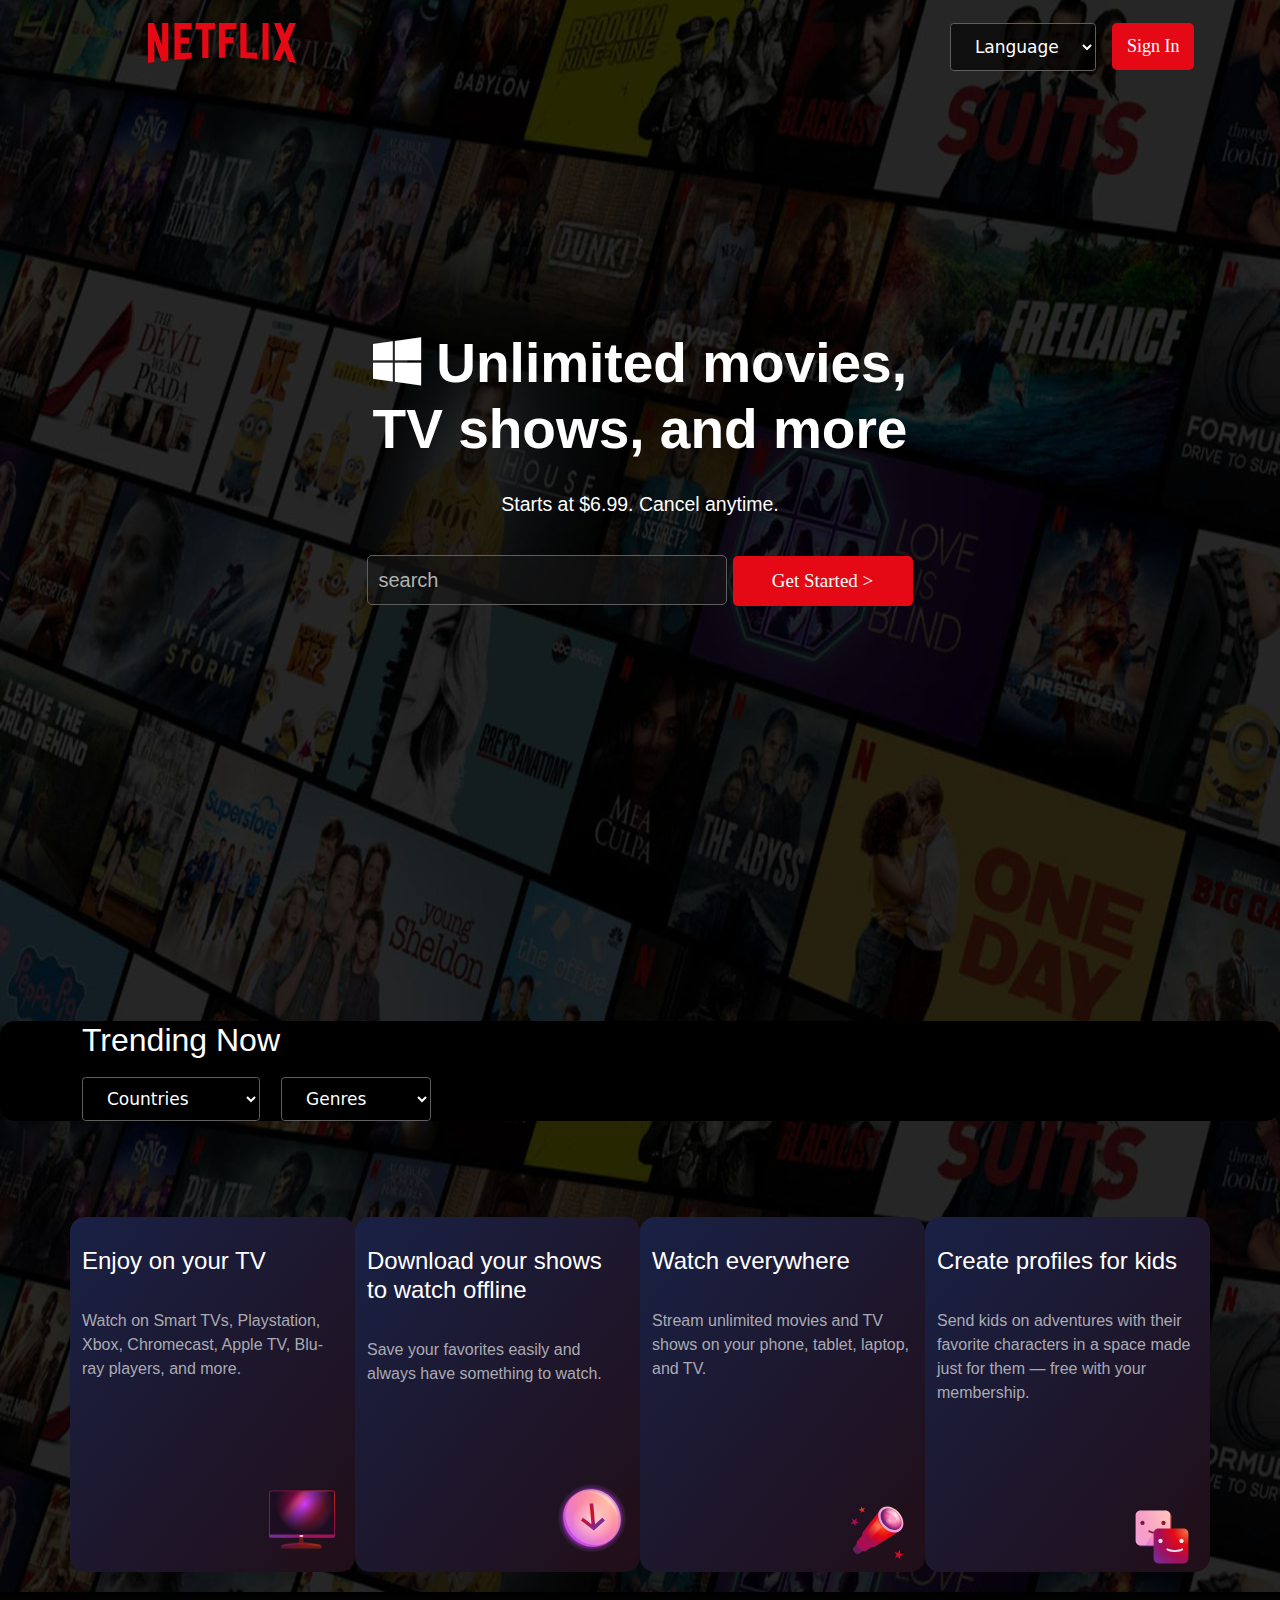
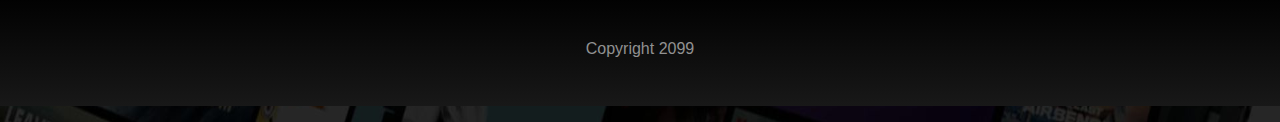
==== commit 96bb57bb: "1/12/24 FINAL Update" ====
--- a/index.html
+++ b/index.html
@@ -2,34 +2,64 @@
   <head>
     <title>Netflix Clone</title>
     <link href="css/Style.css" rel="stylesheet" />
+    <link href="css/Bootstrap.css" rel="stylesheet" />
+    <link rel="stylesheet" href="https://cdnjs.cloudflare.com/ajax/libs/font-awesome/6.7.2/css/all.min.css" integrity="sha512-Evv84Mr4kqVGRNSgIGL/F/aIDqQb7xQ2vcrdIwxfjThSH8CSR7PBEakCr51Ck+w+/U6swU2Im1vVX0SVk9ABhg==" crossorigin="anonymous" referrerpolicy="no-referrer" />
+    <style>
+      /* width */
+      ::-webkit-scrollbar {
+        width: 10px;
+      }
+
+      /* Track */
+      ::-webkit-scrollbar-track {
+        background: rgb(0, 0, 0);
+      }
+
+      /* Handle */
+      ::-webkit-scrollbar-thumb {
+        background: rgb(85, 85, 85);
+      }
+
+      /* Handle on hover */
+      ::-webkit-scrollbar-thumb:hover {
+        background: rgb(48, 48, 48);
+      }
+    </style>
   </head>
   <body class="bg">
     <div class="nav">
-      <svg
-        viewBox="0 0 111 30"
-        version="1.1"
-        xmlns="http://www.w3.org/2000/svg"
-        xmlns:xlink="http://www.w3.org/1999/xlink"
-        aria-hidden="true"
-        role="img"
-        class="header"
-      >
-        <g>
-          <path
-            d="M105.06233,14.2806261 L110.999156,30 C109.249227,29.7497422 107.500234,29.4366857 105.718437,29.1554972 L102.374168,20.4686475 L98.9371075,28.4375293 C97.2499766,28.1563408 95.5928391,28.061674 93.9057081,27.8432843 L99.9372012,14.0931671 L94.4680851,-5.68434189e-14 L99.5313525,-5.68434189e-14 L102.593495,7.87421502 L105.874965,-5.68434189e-14 L110.999156,-5.68434189e-14 L105.06233,14.2806261 Z M90.4686475,-5.68434189e-14 L85.8749649,-5.68434189e-14 L85.8749649,27.2499766 C87.3746368,27.3437061 88.9371075,27.4055675 90.4686475,27.5930265 L90.4686475,-5.68434189e-14 Z M81.9055207,26.93692 C77.7186241,26.6557316 73.5307901,26.4064111 69.250164,26.3117443 L69.250164,-5.68434189e-14 L73.9366389,-5.68434189e-14 L73.9366389,21.8745899 C76.6248008,21.9373887 79.3120255,22.1557784 81.9055207,22.2804387 L81.9055207,26.93692 Z M64.2496954,10.6561065 L64.2496954,15.3435186 L57.8442216,15.3435186 L57.8442216,25.9996251 L53.2186709,25.9996251 L53.2186709,-5.68434189e-14 L66.3436123,-5.68434189e-14 L66.3436123,4.68741213 L57.8442216,4.68741213 L57.8442216,10.6561065 L64.2496954,10.6561065 Z M45.3435186,4.68741213 L45.3435186,26.2498828 C43.7810479,26.2498828 42.1876465,26.2498828 40.6561065,26.3117443 L40.6561065,4.68741213 L35.8121661,4.68741213 L35.8121661,-5.68434189e-14 L50.2183897,-5.68434189e-14 L50.2183897,4.68741213 L45.3435186,4.68741213 Z M30.749836,15.5928391 C28.687787,15.5928391 26.2498828,15.5928391 24.4999531,15.6875059 L24.4999531,22.6562939 C27.2499766,22.4678976 30,22.2495079 32.7809542,22.1557784 L32.7809542,26.6557316 L19.812541,27.6876933 L19.812541,-5.68434189e-14 L32.7809542,-5.68434189e-14 L32.7809542,4.68741213 L24.4999531,4.68741213 L24.4999531,10.9991564 C26.3126816,10.9991564 29.0936358,10.9054269 30.749836,10.9054269 L30.749836,15.5928391 Z M4.78114163,12.9684132 L4.78114163,29.3429562 C3.09401069,29.5313525 1.59340144,29.7497422 0,30 L0,-5.68434189e-14 L4.4690224,-5.68434189e-14 L10.562377,17.0315868 L10.562377,-5.68434189e-14 L15.2497891,-5.68434189e-14 L15.2497891,28.061674 C13.5935889,28.3437998 11.906458,28.4375293 10.1246602,28.6868498 L4.78114163,12.9684132 Z"
-          ></path>
-        </g>
-      </svg>
-      <a href="Signup.html" class="abt"> Sign In</a>
-      <select>
-        <option disabled selected>Language</option>
-        <option>English</option>
-        <option>Spanish</option>
-        <option>Russian</option>
-        <option>Bembu</option>
-      </select>
+      <div class="row" style="width: 100%">
+        <div class="col-lg-6">
+          <svg
+            viewBox="0 0 111 30"
+            version="1.1"
+            xmlns="http://www.w3.org/2000/svg"
+            xmlns:xlink="http://www.w3.org/1999/xlink"
+            aria-hidden="true"
+            role="img"
+            class="header"
+          >
+            <g>
+              <path
+                d="M105.06233,14.2806261 L110.999156,30 C109.249227,29.7497422 107.500234,29.4366857 105.718437,29.1554972 L102.374168,20.4686475 L98.9371075,28.4375293 C97.2499766,28.1563408 95.5928391,28.061674 93.9057081,27.8432843 L99.9372012,14.0931671 L94.4680851,-5.68434189e-14 L99.5313525,-5.68434189e-14 L102.593495,7.87421502 L105.874965,-5.68434189e-14 L110.999156,-5.68434189e-14 L105.06233,14.2806261 Z M90.4686475,-5.68434189e-14 L85.8749649,-5.68434189e-14 L85.8749649,27.2499766 C87.3746368,27.3437061 88.9371075,27.4055675 90.4686475,27.5930265 L90.4686475,-5.68434189e-14 Z M81.9055207,26.93692 C77.7186241,26.6557316 73.5307901,26.4064111 69.250164,26.3117443 L69.250164,-5.68434189e-14 L73.9366389,-5.68434189e-14 L73.9366389,21.8745899 C76.6248008,21.9373887 79.3120255,22.1557784 81.9055207,22.2804387 L81.9055207,26.93692 Z M64.2496954,10.6561065 L64.2496954,15.3435186 L57.8442216,15.3435186 L57.8442216,25.9996251 L53.2186709,25.9996251 L53.2186709,-5.68434189e-14 L66.3436123,-5.68434189e-14 L66.3436123,4.68741213 L57.8442216,4.68741213 L57.8442216,10.6561065 L64.2496954,10.6561065 Z M45.3435186,4.68741213 L45.3435186,26.2498828 C43.7810479,26.2498828 42.1876465,26.2498828 40.6561065,26.3117443 L40.6561065,4.68741213 L35.8121661,4.68741213 L35.8121661,-5.68434189e-14 L50.2183897,-5.68434189e-14 L50.2183897,4.68741213 L45.3435186,4.68741213 Z M30.749836,15.5928391 C28.687787,15.5928391 26.2498828,15.5928391 24.4999531,15.6875059 L24.4999531,22.6562939 C27.2499766,22.4678976 30,22.2495079 32.7809542,22.1557784 L32.7809542,26.6557316 L19.812541,27.6876933 L19.812541,-5.68434189e-14 L32.7809542,-5.68434189e-14 L32.7809542,4.68741213 L24.4999531,4.68741213 L24.4999531,10.9991564 C26.3126816,10.9991564 29.0936358,10.9054269 30.749836,10.9054269 L30.749836,15.5928391 Z M4.78114163,12.9684132 L4.78114163,29.3429562 C3.09401069,29.5313525 1.59340144,29.7497422 0,30 L0,-5.68434189e-14 L4.4690224,-5.68434189e-14 L10.562377,17.0315868 L10.562377,-5.68434189e-14 L15.2497891,-5.68434189e-14 L15.2497891,28.061674 C13.5935889,28.3437998 11.906458,28.4375293 10.1246602,28.6868498 L4.78114163,12.9684132 Z"
+              ></path>
+            </g>
+          </svg>
+        </div>
+        <div class="col-lg-6">
+          <a href="Signup.html" class="abt"> Sign In</a>
+          <select>
+            <option disabled selected>Language</option>
+            <option>English</option>
+            <option>Spanish</option>
+            <option>Russian</option>
+            <option>Bembu</option>
+          </select>
+        </div>
+      </div>
     </div>
     <h1 class="sub">
+      <i class="fa-brands fa-windows"></i>
       Unlimited movies,<br />
       TV shows, and more
     </h1>
@@ -41,8 +71,7 @@
       </center>
     </form>
     <div class="parent">
-      ;
-      <div class="trending">
+      <div class="trending container">
         <h2>Trending Now</h2>
 
         <select>
@@ -63,30 +92,695 @@
         </select>
       </div>
     </div>
-    <div class="sales_pitch"> 
-      <div class="subcells">
-        <h4>Enjoy on your TV</h4>
-        <p>Watch on Smart TVs, Playstation, Xbox, Chromecast, Apple TV, Blu-ray players, and more.</p>
-        <svg class="svg" width="82" height="82" viewBox="0 0 72 72" fill="none"><g id="television-core-small"><path id="Vector" fill-rule="evenodd" clip-rule="evenodd" d="M37.2 53.3992C37.2 52.7365 36.6628 52.1992 36 52.1992H34.8C34.1373 52.1992 33.6 52.7365 33.6 53.3992V56.2636C33.6 56.9129 33.0834 57.4433 32.4347 57.4739C30.3013 57.5744 28.1719 57.7834 26.0546 58.1011L19.444 59.0926C18.2692 59.2688 17.4 60.2782 17.4 61.4662V62.0992C17.4 62.4304 17.6686 62.6992 18 62.6992H52.8C53.1314 62.6992 53.4 62.4304 53.4 62.0992V61.4662C53.4 60.2782 52.5309 59.2688 51.3561 59.0926L44.7454 58.1011C42.6282 57.7834 40.4987 57.5744 38.3653 57.4739C37.7167 57.4433 37.2 56.9129 37.2 56.2636V53.3992Z" fill="url(#paint0_radial_5179_1308)"></path><path id="Vector_2" d="M18.6 60.7388C18.6 60.2306 18.9587 59.796 19.4602 59.711C22.0196 59.2775 29.7585 58.0508 35.4 58.0508C41.0415 58.0508 48.7804 59.2775 51.3398 59.711C51.8412 59.796 52.2 60.2306 52.2 60.7388C52.2 60.902 52.0575 61.0268 51.8967 61.0004C50.1219 60.707 40.9704 59.2409 35.4 59.2409C29.8295 59.2409 20.678 60.707 18.9033 61.0004C18.7425 61.0268 18.6 60.902 18.6 60.7388Z" fill="url(#paint1_radial_5179_1308)"></path><path id="Vector_3" d="M63 12H8.99995C8.00584 12 7.19995 12.8059 7.19995 13.8V51.6C7.19995 52.5941 8.00584 53.4 8.99995 53.4H63C63.9941 53.4 64.8 52.5941 64.8 51.6V13.8C64.8 12.8059 63.9941 12 63 12Z" fill="url(#paint2_linear_5179_1308)"></path><path id="Vector_4" d="M63 12H8.99995C8.00584 12 7.19995 12.8059 7.19995 13.8V51.6C7.19995 52.5941 8.00584 53.4 8.99995 53.4H63C63.9941 53.4 64.8 52.5941 64.8 51.6V13.8C64.8 12.8059 63.9941 12 63 12Z" fill="url(#paint3_radial_5179_1308)"></path><path id="Vector_5" fill-rule="evenodd" clip-rule="evenodd" d="M8.99995 12.6H63C63.663 12.6 64.2 13.1372 64.2 13.8V50.4H7.79995V13.8C7.79995 13.1372 8.33719 12.6 8.99995 12.6ZM7.19995 50.4V13.8C7.19995 12.8059 8.00581 12 8.99995 12H63C63.9942 12 64.8 12.8059 64.8 13.8V50.4V51.6C64.8 52.5941 63.9942 53.4 63 53.4H8.99995C8.00581 53.4 7.19995 52.5941 7.19995 51.6V50.4Z" fill="url(#paint4_radial_5179_1308)"></path><path id="Vector_6" d="M35.4 52.8C36.3941 52.8 37.2 52.3971 37.2 51.9C37.2 51.4029 36.3941 51 35.4 51C34.4059 51 33.6 51.4029 33.6 51.9C33.6 52.3971 34.4059 52.8 35.4 52.8Z" fill="url(#paint5_radial_5179_1308)"></path></g><defs><radialGradient id="paint0_radial_5179_1308" cx="0" cy="0" r="1" gradientUnits="userSpaceOnUse" gradientTransform="translate(50.3269 49.3723) rotate(118.526) scale(55.1579 46.2871)"><stop stop-color="#802600"></stop><stop offset="0.333333" stop-color="#6F181D"></stop><stop offset="0.666667" stop-color="#5B1333"></stop><stop offset="1" stop-color="#391945"></stop></radialGradient><radialGradient id="paint1_radial_5179_1308" cx="0" cy="0" r="1" gradientUnits="userSpaceOnUse" gradientTransform="translate(48.1077 53.6128) rotate(158.116) scale(32.7275 42.219)"><stop stop-color="#99421D"></stop><stop offset="0.333333" stop-color="#99161D"></stop><stop offset="0.666667" stop-color="#7D1845"></stop><stop offset="1" stop-color="#59216E"></stop></radialGradient><linearGradient id="paint2_linear_5179_1308" x1="10.4727" y1="14.9572" x2="56.1755" y2="51.4814" gradientUnits="userSpaceOnUse"><stop stop-color="#99161D"></stop><stop offset="0.245283" stop-color="#CA005B"></stop><stop offset="0.346698" stop-color="#FF479A"></stop><stop offset="0.46934" stop-color="#CC3CFF"></stop><stop offset="0.735849" stop-color="#BC1A22"></stop><stop offset="1" stop-color="#C94FF5"></stop></linearGradient><radialGradient id="paint3_radial_5179_1308" cx="0" cy="0" r="1" gradientUnits="userSpaceOnUse" gradientTransform="translate(38.6181 23.8286) rotate(90) scale(25.9571 25.8545)"><stop stop-color="#1C0E20" stop-opacity="0"></stop><stop offset="1" stop-color="#1C0E20"></stop></radialGradient><radialGradient id="paint4_radial_5179_1308" cx="0" cy="0" r="1" gradientUnits="userSpaceOnUse" gradientTransform="translate(54 20.1938) rotate(144.293) scale(47.2897 44.8232)"><stop stop-color="#EF7744"></stop><stop offset="0.333333" stop-color="#E50914"></stop><stop offset="0.666667" stop-color="#A70D53"></stop><stop offset="1" stop-color="#792A95"></stop></radialGradient><radialGradient id="paint5_radial_5179_1308" cx="0" cy="0" r="1" gradientUnits="userSpaceOnUse" gradientTransform="translate(36.525 51.3562) rotate(135) scale(4.58735)"><stop stop-color="#FFDCCC"></stop><stop offset="0.333333" stop-color="#FFBDC0"></stop><stop offset="0.666667" stop-color="#F89DC6"></stop><stop offset="1" stop-color="#E4A1FA"></stop></radialGradient></defs></svg>
-      </div>
-      <div class="subcells">
-        <h4>Download your shows to watch offline</h4>
-        <p>Save your favorites easily and always have something to watch.</p>
-        <svg class="svg" width="72" height="72" viewBox="0 0 72 72" fill="none"><g id="download-core-small"><path id="Vector" d="M36 70.2008C54.8882 70.2008 70.2001 54.8889 70.2001 36.0008C70.2001 17.1126 54.8882 1.80078 36 1.80078C17.1119 1.80078 1.80005 17.1126 1.80005 36.0008C1.80005 54.8889 17.1119 70.2008 36 70.2008Z" fill="url(#paint0_radial_5179_7940)"></path><path id="Vector_2" opacity="0.4" d="M64.7658 36.195C65.5206 51.5916 53.7908 63.5824 38.5668 62.977C23.3428 62.3722 10.3893 49.4 9.63446 34.0034C8.87954 18.6068 20.6091 6.61594 35.8331 7.22116C51.0571 7.82638 64.0104 20.7984 64.7658 36.195Z" fill="url(#paint1_radial_5179_7940)"></path><path id="Vector_3" d="M62.3657 37.9958C63.1205 53.3924 51.3908 65.3832 36.1668 64.7778C20.9428 64.173 7.9893 51.2008 7.23444 35.8041C6.47952 20.4075 18.2091 8.41672 33.4331 9.02194C48.6571 9.62716 61.6103 22.5992 62.3657 37.9958Z" fill="url(#paint2_radial_5179_7940)"></path><path id="Vector_4" opacity="0.5" d="M64.7658 36.195C65.5206 51.5916 53.7908 63.5824 38.5668 62.977C23.3428 62.3722 10.3893 49.4 9.63446 34.0034C8.87954 18.6068 20.6091 6.61594 35.8331 7.22116C51.0571 7.82638 64.0104 20.7984 64.7658 36.195Z" fill="url(#paint3_radial_5179_7940)"></path><path id="Vector_5" opacity="0.6" d="M36.9 60.6C48.6636 60.6 58.2 51.0637 58.2 39.3C58.2 27.5363 48.6636 18 36.9 18C25.1363 18 15.6 27.5363 15.6 39.3C15.6 51.0637 25.1363 60.6 36.9 60.6Z" fill="url(#paint4_radial_5179_7940)"></path><path id="Vector_6" fill-rule="evenodd" clip-rule="evenodd" d="M39.0849 42.2727L46.3387 35.76L48.8945 38.5142L38.9118 47.477L37.8466 48.4333L36.6071 47.477L24.9899 38.5142L27.0434 35.76L35.4849 42.2727L33.6 21.6016H37.2L39.0849 42.2727Z" fill="url(#paint5_radial_5179_7940)"></path><path id="Vector_7" opacity="0.4" fill-rule="evenodd" clip-rule="evenodd" d="M61.6566 34.9618C61.7832 35.3893 62.391 35.3233 62.3694 34.878C61.6962 21.1369 50.1509 9.55975 36.5817 9.01957C34.4606 8.93515 32.4155 9.12541 30.4772 9.55909C30.0745 9.64915 30.1575 10.2082 30.5697 10.2246C45.0094 10.7979 57.6246 21.2971 61.6566 34.9618Z" fill="url(#paint6_radial_5179_7940)"></path></g><defs><radialGradient id="paint0_radial_5179_7940" cx="0" cy="0" r="1" gradientUnits="userSpaceOnUse" gradientTransform="translate(36.0001 36.1837) rotate(-90) scale(34.3829)"><stop offset="0.782019" stop-color="#982DBE"></stop><stop offset="0.906819" stop-color="#B038DC" stop-opacity="0.2"></stop><stop offset="1" stop-color="#E4A1FA" stop-opacity="0"></stop></radialGradient><radialGradient id="paint1_radial_5179_7940" cx="0" cy="0" r="1" gradientUnits="userSpaceOnUse" gradientTransform="translate(52.9937 20.0992) rotate(135) scale(49.9836)"><stop stop-color="#FFDCCC"></stop><stop offset="0.333333" stop-color="#FFBDC0"></stop><stop offset="0.666667" stop-color="#F89DC6"></stop><stop offset="1" stop-color="#E4A1FA"></stop></radialGradient><radialGradient id="paint2_radial_5179_7940" cx="0" cy="0" r="1" gradientUnits="userSpaceOnUse" gradientTransform="translate(52.7999 19.6937) rotate(135) scale(53.1037)"><stop stop-color="#FFA984"></stop><stop offset="0.333333" stop-color="#FF787F"></stop><stop offset="0.666667" stop-color="#F45FA2"></stop><stop offset="1" stop-color="#C44AF1"></stop></radialGradient><radialGradient id="paint3_radial_5179_7940" cx="0" cy="0" r="1" gradientUnits="userSpaceOnUse" gradientTransform="translate(52.9937 20.0992) rotate(135) scale(49.9836)"><stop stop-color="#FFDCCC"></stop><stop offset="0.333333" stop-color="#FFBDC0"></stop><stop offset="0.666667" stop-color="#F89DC6"></stop><stop offset="1" stop-color="#E4A1FA"></stop></radialGradient><radialGradient id="paint4_radial_5179_7940" cx="0" cy="0" r="1" gradientUnits="userSpaceOnUse" gradientTransform="translate(36.9 39.3) scale(21.3)"><stop stop-color="white"></stop><stop offset="1" stop-color="white" stop-opacity="0"></stop></radialGradient><radialGradient id="paint5_radial_5179_7940" cx="0" cy="0" r="1" gradientUnits="userSpaceOnUse" gradientTransform="translate(31.2 32.1016) rotate(39.5226) scale(15.5567)"><stop stop-color="#EF7744"></stop><stop offset="0.2406" stop-color="#E50914"></stop><stop offset="1" stop-color="#792A95"></stop></radialGradient><radialGradient id="paint6_radial_5179_7940" cx="0" cy="0" r="1" gradientUnits="userSpaceOnUse" gradientTransform="translate(50.7 21.3) rotate(-180) scale(30)"><stop stop-color="white"></stop><stop offset="1" stop-color="white" stop-opacity="0"></stop></radialGradient></defs></svg>
-      </div>
-      <div class="subcells">
-        <h4>Watch everywhere</h4>
-        <p>Stream unlimited movies and TV shows on your phone, tablet, laptop, and TV.</p>
-        <svg class="svg" width="72" height="72" viewBox="0 0 72 72" fill="none"><g id="telescope-core-small"><path id="Vector" d="M24.0492 36.6016L33.6 46.3898L17.8029 56.8633C17.8029 56.8633 15.8891 57.6983 13.625 55.2638C11.361 52.8293 12.1235 51.238 12.1235 51.238L24.0492 36.6016Z" fill="url(#paint0_radial_5179_1664)"></path><path id="Vector_2" d="M25.0344 34.1992L36 46.151L25.0616 53.8043C25.0616 53.8043 21.8289 55.0984 18.0987 51.0172C14.3686 46.9358 15.9198 44.5105 15.9198 44.5105L25.0344 34.1992Z" fill="url(#paint1_radial_5179_1664)"></path><path id="Vector_3" d="M39 13.0195L59.1 33.6788L32.5325 50.4142C32.5325 50.4142 28.7459 50.2552 24.3978 45.4897C20.0498 40.7243 21.4096 35.8101 21.4096 35.8101L39 13.0195Z" fill="url(#paint2_radial_5179_1664)"></path><path id="Vector_4" d="M57.6709 15.3516C63.1044 21.2807 63.9858 29.2883 59.6386 33.2371C55.2916 37.186 47.3628 35.5806 41.9292 29.6515C36.4954 23.7224 35.6145 15.7148 39.9615 11.766C44.3084 7.81716 52.2372 9.42252 57.6709 15.3516Z" fill="url(#paint3_radial_5179_1664)"></path><path id="Vector_5" d="M58.3787 31.255C54.8121 34.5032 48.2143 33.0817 43.6421 28.0798C39.07 23.078 38.2547 16.39 41.8213 13.1419C45.3879 9.89364 51.9857 11.3152 56.5579 16.3171C61.1298 21.3189 61.9452 28.0069 58.3787 31.255Z" fill="url(#paint4_radial_5179_1664)"></path><path id="Vector_6" opacity="0.85" d="M59.6783 28.823C60.576 24.1785 59.6544 20.5934 56.1603 16.6199C52.6662 12.6464 47.3508 10.8657 43.7796 12.7598C39.371 15.098 48.3734 13.5961 53.4577 19.5815C57.8259 24.724 58.8516 33.1009 59.6783 28.823Z" fill="url(#paint5_radial_5179_1664)"></path><path id="Vector_7" opacity="0.4" d="M50.3979 25.2452C50.4549 26.7239 49.2932 27.7677 47.8032 27.5766C46.3131 27.3856 45.059 26.032 45.002 24.5532C44.945 23.0745 46.1067 22.0307 47.5968 22.2218C49.0868 22.4128 50.341 23.7664 50.3979 25.2452Z" fill="url(#paint6_radial_5179_1664)"></path><path id="Vector_8" opacity="0.6" d="M36.9217 21.0039L26.4258 34.3627C26.3297 36.4604 28.2903 39.5534 30.0334 40.8344L41.2345 29.9105C39.6 28.2005 36.9591 24.1025 36.9217 21.0039Z" fill="url(#paint7_radial_5179_1664)"></path><path id="Vector_9" fill-rule="evenodd" clip-rule="evenodd" d="M20.0576 9.60156L21.479 11.7187L24 11.0654L22.3575 13.0272L23.7789 15.1444L21.3424 14.2397L19.7 16.2016L19.8365 13.6806L17.4 12.7759L19.9209 12.1225L20.0576 9.60156ZM58.776 52.8016L58.9623 56.4685L62.4 57.4188L59.0774 58.7347L59.2637 62.4016L57.0239 59.548L53.7014 60.8638L55.6397 57.7843L53.4 54.9307L56.8377 55.8811L58.776 52.8016ZM15.206 24.2101L15.8768 21.0016L13.4793 23.1964L10.6853 21.5563L11.9975 24.553L9.59998 26.7478L12.8085 26.405L14.1207 29.4016L14.7915 26.1931L18 25.8502L15.206 24.2101Z" fill="url(#paint8_linear_5179_1664)"></path></g><defs><radialGradient id="paint0_radial_5179_1664" cx="0" cy="0" r="1" gradientUnits="userSpaceOnUse" gradientTransform="translate(36.6875 32.7016) rotate(135) scale(34.9134)"><stop stop-color="#99421D"></stop><stop offset="0.333333" stop-color="#99161D"></stop><stop offset="0.666667" stop-color="#7D1845"></stop><stop offset="1" stop-color="#59216E"></stop></radialGradient><radialGradient id="paint1_radial_5179_1664" cx="0" cy="0" r="1" gradientUnits="userSpaceOnUse" gradientTransform="translate(42.5937 27.2992) rotate(135) scale(44.5477 44.5279)"><stop stop-color="#EF7744"></stop><stop offset="0.333333" stop-color="#E50914"></stop><stop offset="0.666667" stop-color="#A70D53"></stop><stop offset="1" stop-color="#792A95"></stop></radialGradient><radialGradient id="paint2_radial_5179_1664" cx="0" cy="0" r="1" gradientUnits="userSpaceOnUse" gradientTransform="translate(42.3 29.106) rotate(135) scale(31.8127)"><stop stop-color="#FB540D"></stop><stop offset="0.333333" stop-color="#E50914"></stop><stop offset="0.666667" stop-color="#A70D53"></stop><stop offset="1" stop-color="#792A95"></stop></radialGradient><radialGradient id="paint3_radial_5179_1664" cx="0" cy="0" r="1" gradientUnits="userSpaceOnUse" gradientTransform="translate(57.675 14.7078) rotate(134.326) scale(24.0433 24.0367)"><stop stop-color="#FFDCCC"></stop><stop offset="0.333333" stop-color="#FFBDC0"></stop><stop offset="0.666667" stop-color="#F89DC6"></stop><stop offset="1" stop-color="#E4A1FA"></stop></radialGradient><radialGradient id="paint4_radial_5179_1664" cx="0" cy="0" r="1" gradientUnits="userSpaceOnUse" gradientTransform="translate(52.1305 21.273) rotate(141.875) scale(9.87138 12.8159)"><stop offset="0.307292" stop-color="#F89DC6"></stop><stop offset="0.645392" stop-color="#E75094"></stop><stop offset="1" stop-color="#59216E"></stop></radialGradient><radialGradient id="paint5_radial_5179_1664" cx="0" cy="0" r="1" gradientUnits="userSpaceOnUse" gradientTransform="translate(55.8 15.6) rotate(135) scale(13.1522)"><stop stop-color="white"></stop><stop offset="1" stop-color="white" stop-opacity="0"></stop></radialGradient><radialGradient id="paint6_radial_5179_1664" cx="0" cy="0" r="1" gradientUnits="userSpaceOnUse" gradientTransform="translate(49.2362 22.9648) rotate(131.079) scale(5.08644 6.006)"><stop stop-color="white"></stop><stop offset="1" stop-color="white" stop-opacity="0"></stop></radialGradient><radialGradient id="paint7_radial_5179_1664" cx="0" cy="0" r="1" gradientUnits="userSpaceOnUse" gradientTransform="translate(36.8758 29.1353) rotate(137.622) scale(13.5764)"><stop stop-color="#FFA984"></stop><stop offset="1" stop-color="#F7636B" stop-opacity="0"></stop></radialGradient><linearGradient id="paint8_linear_5179_1664" x1="44.65" y1="27.9016" x2="24.25" y2="48.3016" gradientUnits="userSpaceOnUse"><stop stop-color="#EF7744"></stop><stop offset="0.333333" stop-color="#E50914"></stop><stop offset="0.666667" stop-color="#A70D53"></stop><stop offset="1" stop-color="#792A95"></stop></linearGradient></defs></svg>
-      </div>
-      <div class="subcells">
-        <h4>Create profiles for kids</h4>
-        <p>Send kids on adventures with their favorite characters in a space made just for them — free with your membership.</p>
-        <svg class="svg" width="72" height="72" viewBox="0 0 72 72" fill="none"><g id="profiles-core-small"><path id="Vector" d="M10.8 15.6008C10.8 12.9499 12.949 10.8008 15.5999 10.8008H40.8C43.4509 10.8008 45.6 12.9498 45.6 15.6008V40.8007C45.6 43.4516 43.4509 45.6007 40.8 45.6007H15.6C12.949 45.6007 10.8 43.4517 10.8 40.8007V15.6008Z" fill="url(#paint0_radial_5179_7919)"></path><path id="Vector_2" d="M9.59998 14.4016C9.59998 11.7506 11.749 9.60162 14.4 9.60156H39.6C42.251 9.60156 44.4 11.7506 44.4 14.4016V39.6015C44.4 42.2525 42.251 44.4015 39.6 44.4015H14.4C11.749 44.4016 9.59998 42.2525 9.59998 39.6015V14.4016Z" fill="url(#paint1_radial_5179_7919)"></path><path id="Vector_3" d="M18.6 21.9008C18.6 23.0606 17.6598 24.0008 16.5 24.0008C15.3402 24.0008 14.4 23.0606 14.4 21.9008C14.4 20.741 15.3402 19.8008 16.5 19.8008C17.6598 19.8008 18.6 20.741 18.6 21.9008Z" fill="url(#paint2_radial_5179_7919)"></path><path id="Vector_4" d="M39.6 21.9008C39.6 23.0606 38.6598 24.0008 37.5 24.0008C36.3402 24.0008 35.4 23.0606 35.4 21.9008C35.4 20.741 36.3402 19.8008 37.5 19.8008C38.6598 19.8008 39.6 20.741 39.6 21.9008Z" fill="url(#paint3_radial_5179_7919)"></path><path id="Vector_5" d="M23.6713 29.4501C23.2437 29.1967 22.6917 29.3379 22.4383 29.7655C22.1848 30.1932 22.3261 30.7452 22.7537 30.9986C23.8254 31.6337 26.769 32.7744 30.6375 32.7744C34.506 32.7744 37.4497 31.6337 38.5213 30.9986C38.949 30.7452 39.0902 30.1932 38.8368 29.7655C38.5834 29.3379 38.0313 29.1967 37.6037 29.4501C36.8191 29.9151 34.194 30.9744 30.6375 30.9744C27.081 30.9744 24.456 29.9151 23.6713 29.4501Z" fill="url(#paint4_radial_5179_7919)"></path><path id="Vector_6" opacity="0.35" d="M19.2 44.4016H28.2L32.4 27.6016C30.2787 28.1801 28.4542 29.5387 27.2921 31.4053L19.2 44.4016Z" fill="url(#paint5_radial_5179_7919)"></path><path id="Vector_7" d="M27.6 32.4016C27.6 29.7506 29.749 27.6016 32.4 27.6016L57.6 27.6016C60.2508 27.6016 62.4 29.7506 62.4 32.4016V57.6015C62.4 60.2524 60.2508 62.4016 57.6 62.4016H32.4C29.749 62.4016 27.6 60.2524 27.6 57.6016V32.4016Z" fill="url(#paint6_radial_5179_7919)"></path><path id="Vector_8" d="M36.6 39.9008C36.6 41.0606 35.6598 42.0008 34.5 42.0008C33.3402 42.0008 32.4 41.0606 32.4 39.9008C32.4 38.741 33.3402 37.8008 34.5 37.8008C35.6598 37.8008 36.6 38.741 36.6 39.9008Z" fill="url(#paint7_radial_5179_7919)"></path><path id="Vector_9" d="M57.6 39.9008C57.6 41.0606 56.6598 42.0008 55.5 42.0008C54.3402 42.0008 53.4 41.0606 53.4 39.9008C53.4 38.741 54.3402 37.8008 55.5 37.8008C56.6598 37.8008 57.6 38.741 57.6 39.9008Z" fill="url(#paint8_radial_5179_7919)"></path><path id="Vector_10" d="M41.8213 47.6025C41.3937 47.349 40.8416 47.4903 40.5882 47.9179C40.3348 48.3455 40.476 48.8976 40.9037 49.1509C41.9753 49.786 44.919 50.9267 48.7875 50.9267C52.656 50.9267 55.5996 49.786 56.6713 49.1509C57.0989 48.8976 57.2402 48.3455 56.9867 47.9179C56.7333 47.4903 56.1813 47.349 55.7537 47.6025C54.969 48.0674 52.344 49.1267 48.7875 49.1267C45.231 49.1267 42.6059 48.0674 41.8213 47.6025Z" fill="url(#paint9_radial_5179_7919)"></path></g><defs><radialGradient id="paint0_radial_5179_7919" cx="0" cy="0" r="1" gradientUnits="userSpaceOnUse" gradientTransform="translate(39.075 17.6882) rotate(135) scale(32.8097)"><stop stop-color="#99421D"></stop><stop offset="0.333333" stop-color="#99161D"></stop><stop offset="0.666667" stop-color="#7D1845"></stop><stop offset="1" stop-color="#59216E"></stop></radialGradient><radialGradient id="paint1_radial_5179_7919" cx="0" cy="0" r="1" gradientUnits="userSpaceOnUse" gradientTransform="translate(62.4 8.70157) rotate(133.87) scale(75.3216)"><stop stop-color="#FFDCCC"></stop><stop offset="0.333333" stop-color="#FFBDC0"></stop><stop offset="0.666667" stop-color="#F89DC6"></stop><stop offset="1" stop-color="#E4A1FA"></stop></radialGradient><radialGradient id="paint2_radial_5179_7919" cx="0" cy="0" r="1" gradientUnits="userSpaceOnUse" gradientTransform="translate(60.3 11.1008) rotate(133.939) scale(68.7426 55.9547)"><stop stop-color="#99421D"></stop><stop offset="0.333333" stop-color="#99161D"></stop><stop offset="0.666667" stop-color="#7D1845"></stop><stop offset="1" stop-color="#59216E"></stop></radialGradient><radialGradient id="paint3_radial_5179_7919" cx="0" cy="0" r="1" gradientUnits="userSpaceOnUse" gradientTransform="translate(60.3 11.1008) rotate(133.939) scale(68.7426 55.9547)"><stop stop-color="#99421D"></stop><stop offset="0.333333" stop-color="#99161D"></stop><stop offset="0.666667" stop-color="#7D1845"></stop><stop offset="1" stop-color="#59216E"></stop></radialGradient><radialGradient id="paint4_radial_5179_7919" cx="0" cy="0" r="1" gradientUnits="userSpaceOnUse" gradientTransform="translate(60.3 11.0994) rotate(133.939) scale(68.7426 55.9548)"><stop stop-color="#99421D"></stop><stop offset="0.333333" stop-color="#99161D"></stop><stop offset="0.666667" stop-color="#7D1845"></stop><stop offset="1" stop-color="#59216E"></stop></radialGradient><radialGradient id="paint5_radial_5179_7919" cx="0" cy="0" r="1" gradientUnits="userSpaceOnUse" gradientTransform="translate(39.6 27.9016) rotate(135) scale(23.3345)"><stop stop-color="#FFA984"></stop><stop offset="0.333333" stop-color="#FF787F"></stop><stop offset="0.666667" stop-color="#F45FA2"></stop><stop offset="1" stop-color="#C44AF1"></stop></radialGradient><radialGradient id="paint6_radial_5179_7919" cx="0" cy="0" r="1" gradientUnits="userSpaceOnUse" gradientTransform="translate(61.8 29.7016) rotate(135) scale(43.2749)"><stop stop-color="#EF7744"></stop><stop offset="0.333333" stop-color="#E50914"></stop><stop offset="0.666667" stop-color="#A70D53"></stop><stop offset="1" stop-color="#792A95"></stop></radialGradient><radialGradient id="paint7_radial_5179_7919" cx="0" cy="0" r="1" gradientUnits="userSpaceOnUse" gradientTransform="translate(62.1 11.1008) rotate(137.146) scale(73.6614 60.3576)"><stop stop-color="#FFDCCC"></stop><stop offset="0.333333" stop-color="#FDF6F6"></stop><stop offset="0.666667" stop-color="#FADCE9"></stop><stop offset="1" stop-color="#E4A1FA"></stop></radialGradient><radialGradient id="paint8_radial_5179_7919" cx="0" cy="0" r="1" gradientUnits="userSpaceOnUse" gradientTransform="translate(62.1 11.1008) rotate(137.146) scale(73.6614 60.3576)"><stop stop-color="#FFDCCC"></stop><stop offset="0.333333" stop-color="#FDF6F6"></stop><stop offset="0.666667" stop-color="#FADCE9"></stop><stop offset="1" stop-color="#E4A1FA"></stop></radialGradient><radialGradient id="paint9_radial_5179_7919" cx="0" cy="0" r="1" gradientUnits="userSpaceOnUse" gradientTransform="translate(62.1 11.1017) rotate(137.146) scale(73.6614 60.3576)"><stop stop-color="#FFDCCC"></stop><stop offset="0.333333" stop-color="#FDF6F6"></stop><stop offset="0.666667" stop-color="#FADCE9"></stop><stop offset="1" stop-color="#E4A1FA"></stop></radialGradient></defs></svg>
+    <div class="sales_pitch container mt-6">
+      <div class="row">
+        <div class="subcells col-lg-3">
+          <h4>Enjoy on your TV</h4>
+          <p>
+            Watch on Smart TVs, Playstation, Xbox, Chromecast, Apple TV, Blu-ray
+            players, and more.
+          </p>
+          <svg
+            class="svg"
+            width="82"
+            height="82"
+            viewBox="0 0 72 72"
+            fill="none"
+          >
+            <g id="television-core-small">
+              <path
+                id="Vector"
+                fill-rule="evenodd"
+                clip-rule="evenodd"
+                d="M37.2 53.3992C37.2 52.7365 36.6628 52.1992 36 52.1992H34.8C34.1373 52.1992 33.6 52.7365 33.6 53.3992V56.2636C33.6 56.9129 33.0834 57.4433 32.4347 57.4739C30.3013 57.5744 28.1719 57.7834 26.0546 58.1011L19.444 59.0926C18.2692 59.2688 17.4 60.2782 17.4 61.4662V62.0992C17.4 62.4304 17.6686 62.6992 18 62.6992H52.8C53.1314 62.6992 53.4 62.4304 53.4 62.0992V61.4662C53.4 60.2782 52.5309 59.2688 51.3561 59.0926L44.7454 58.1011C42.6282 57.7834 40.4987 57.5744 38.3653 57.4739C37.7167 57.4433 37.2 56.9129 37.2 56.2636V53.3992Z"
+                fill="url(#paint0_radial_5179_1308)"
+              ></path>
+              <path
+                id="Vector_2"
+                d="M18.6 60.7388C18.6 60.2306 18.9587 59.796 19.4602 59.711C22.0196 59.2775 29.7585 58.0508 35.4 58.0508C41.0415 58.0508 48.7804 59.2775 51.3398 59.711C51.8412 59.796 52.2 60.2306 52.2 60.7388C52.2 60.902 52.0575 61.0268 51.8967 61.0004C50.1219 60.707 40.9704 59.2409 35.4 59.2409C29.8295 59.2409 20.678 60.707 18.9033 61.0004C18.7425 61.0268 18.6 60.902 18.6 60.7388Z"
+                fill="url(#paint1_radial_5179_1308)"
+              ></path>
+              <path
+                id="Vector_3"
+                d="M63 12H8.99995C8.00584 12 7.19995 12.8059 7.19995 13.8V51.6C7.19995 52.5941 8.00584 53.4 8.99995 53.4H63C63.9941 53.4 64.8 52.5941 64.8 51.6V13.8C64.8 12.8059 63.9941 12 63 12Z"
+                fill="url(#paint2_linear_5179_1308)"
+              ></path>
+              <path
+                id="Vector_4"
+                d="M63 12H8.99995C8.00584 12 7.19995 12.8059 7.19995 13.8V51.6C7.19995 52.5941 8.00584 53.4 8.99995 53.4H63C63.9941 53.4 64.8 52.5941 64.8 51.6V13.8C64.8 12.8059 63.9941 12 63 12Z"
+                fill="url(#paint3_radial_5179_1308)"
+              ></path>
+              <path
+                id="Vector_5"
+                fill-rule="evenodd"
+                clip-rule="evenodd"
+                d="M8.99995 12.6H63C63.663 12.6 64.2 13.1372 64.2 13.8V50.4H7.79995V13.8C7.79995 13.1372 8.33719 12.6 8.99995 12.6ZM7.19995 50.4V13.8C7.19995 12.8059 8.00581 12 8.99995 12H63C63.9942 12 64.8 12.8059 64.8 13.8V50.4V51.6C64.8 52.5941 63.9942 53.4 63 53.4H8.99995C8.00581 53.4 7.19995 52.5941 7.19995 51.6V50.4Z"
+                fill="url(#paint4_radial_5179_1308)"
+              ></path>
+              <path
+                id="Vector_6"
+                d="M35.4 52.8C36.3941 52.8 37.2 52.3971 37.2 51.9C37.2 51.4029 36.3941 51 35.4 51C34.4059 51 33.6 51.4029 33.6 51.9C33.6 52.3971 34.4059 52.8 35.4 52.8Z"
+                fill="url(#paint5_radial_5179_1308)"
+              ></path>
+            </g>
+            <defs>
+              <radialGradient
+                id="paint0_radial_5179_1308"
+                cx="0"
+                cy="0"
+                r="1"
+                gradientUnits="userSpaceOnUse"
+                gradientTransform="translate(50.3269 49.3723) rotate(118.526) scale(55.1579 46.2871)"
+              >
+                <stop stop-color="#802600"></stop>
+                <stop offset="0.333333" stop-color="#6F181D"></stop>
+                <stop offset="0.666667" stop-color="#5B1333"></stop>
+                <stop offset="1" stop-color="#391945"></stop>
+              </radialGradient>
+              <radialGradient
+                id="paint1_radial_5179_1308"
+                cx="0"
+                cy="0"
+                r="1"
+                gradientUnits="userSpaceOnUse"
+                gradientTransform="translate(48.1077 53.6128) rotate(158.116) scale(32.7275 42.219)"
+              >
+                <stop stop-color="#99421D"></stop>
+                <stop offset="0.333333" stop-color="#99161D"></stop>
+                <stop offset="0.666667" stop-color="#7D1845"></stop>
+                <stop offset="1" stop-color="#59216E"></stop>
+              </radialGradient>
+              <linearGradient
+                id="paint2_linear_5179_1308"
+                x1="10.4727"
+                y1="14.9572"
+                x2="56.1755"
+                y2="51.4814"
+                gradientUnits="userSpaceOnUse"
+              >
+                <stop stop-color="#99161D"></stop>
+                <stop offset="0.245283" stop-color="#CA005B"></stop>
+                <stop offset="0.346698" stop-color="#FF479A"></stop>
+                <stop offset="0.46934" stop-color="#CC3CFF"></stop>
+                <stop offset="0.735849" stop-color="#BC1A22"></stop>
+                <stop offset="1" stop-color="#C94FF5"></stop>
+              </linearGradient>
+              <radialGradient
+                id="paint3_radial_5179_1308"
+                cx="0"
+                cy="0"
+                r="1"
+                gradientUnits="userSpaceOnUse"
+                gradientTransform="translate(38.6181 23.8286) rotate(90) scale(25.9571 25.8545)"
+              >
+                <stop stop-color="#1C0E20" stop-opacity="0"></stop>
+                <stop offset="1" stop-color="#1C0E20"></stop>
+              </radialGradient>
+              <radialGradient
+                id="paint4_radial_5179_1308"
+                cx="0"
+                cy="0"
+                r="1"
+                gradientUnits="userSpaceOnUse"
+                gradientTransform="translate(54 20.1938) rotate(144.293) scale(47.2897 44.8232)"
+              >
+                <stop stop-color="#EF7744"></stop>
+                <stop offset="0.333333" stop-color="#E50914"></stop>
+                <stop offset="0.666667" stop-color="#A70D53"></stop>
+                <stop offset="1" stop-color="#792A95"></stop>
+              </radialGradient>
+              <radialGradient
+                id="paint5_radial_5179_1308"
+                cx="0"
+                cy="0"
+                r="1"
+                gradientUnits="userSpaceOnUse"
+                gradientTransform="translate(36.525 51.3562) rotate(135) scale(4.58735)"
+              >
+                <stop stop-color="#FFDCCC"></stop>
+                <stop offset="0.333333" stop-color="#FFBDC0"></stop>
+                <stop offset="0.666667" stop-color="#F89DC6"></stop>
+                <stop offset="1" stop-color="#E4A1FA"></stop>
+              </radialGradient>
+            </defs>
+          </svg>
+        </div>
+        <div class="subcells col-lg-3">
+          <h4>Download your shows to watch offline</h4>
+          <p>Save your favorites easily and always have something to watch.</p>
+          <svg
+            class="svg"
+            width="72"
+            height="72"
+            viewBox="0 0 72 72"
+            fill="none"
+          >
+            <g id="download-core-small">
+              <path
+                id="Vector"
+                d="M36 70.2008C54.8882 70.2008 70.2001 54.8889 70.2001 36.0008C70.2001 17.1126 54.8882 1.80078 36 1.80078C17.1119 1.80078 1.80005 17.1126 1.80005 36.0008C1.80005 54.8889 17.1119 70.2008 36 70.2008Z"
+                fill="url(#paint0_radial_5179_7940)"
+              ></path>
+              <path
+                id="Vector_2"
+                opacity="0.4"
+                d="M64.7658 36.195C65.5206 51.5916 53.7908 63.5824 38.5668 62.977C23.3428 62.3722 10.3893 49.4 9.63446 34.0034C8.87954 18.6068 20.6091 6.61594 35.8331 7.22116C51.0571 7.82638 64.0104 20.7984 64.7658 36.195Z"
+                fill="url(#paint1_radial_5179_7940)"
+              ></path>
+              <path
+                id="Vector_3"
+                d="M62.3657 37.9958C63.1205 53.3924 51.3908 65.3832 36.1668 64.7778C20.9428 64.173 7.9893 51.2008 7.23444 35.8041C6.47952 20.4075 18.2091 8.41672 33.4331 9.02194C48.6571 9.62716 61.6103 22.5992 62.3657 37.9958Z"
+                fill="url(#paint2_radial_5179_7940)"
+              ></path>
+              <path
+                id="Vector_4"
+                opacity="0.5"
+                d="M64.7658 36.195C65.5206 51.5916 53.7908 63.5824 38.5668 62.977C23.3428 62.3722 10.3893 49.4 9.63446 34.0034C8.87954 18.6068 20.6091 6.61594 35.8331 7.22116C51.0571 7.82638 64.0104 20.7984 64.7658 36.195Z"
+                fill="url(#paint3_radial_5179_7940)"
+              ></path>
+              <path
+                id="Vector_5"
+                opacity="0.6"
+                d="M36.9 60.6C48.6636 60.6 58.2 51.0637 58.2 39.3C58.2 27.5363 48.6636 18 36.9 18C25.1363 18 15.6 27.5363 15.6 39.3C15.6 51.0637 25.1363 60.6 36.9 60.6Z"
+                fill="url(#paint4_radial_5179_7940)"
+              ></path>
+              <path
+                id="Vector_6"
+                fill-rule="evenodd"
+                clip-rule="evenodd"
+                d="M39.0849 42.2727L46.3387 35.76L48.8945 38.5142L38.9118 47.477L37.8466 48.4333L36.6071 47.477L24.9899 38.5142L27.0434 35.76L35.4849 42.2727L33.6 21.6016H37.2L39.0849 42.2727Z"
+                fill="url(#paint5_radial_5179_7940)"
+              ></path>
+              <path
+                id="Vector_7"
+                opacity="0.4"
+                fill-rule="evenodd"
+                clip-rule="evenodd"
+                d="M61.6566 34.9618C61.7832 35.3893 62.391 35.3233 62.3694 34.878C61.6962 21.1369 50.1509 9.55975 36.5817 9.01957C34.4606 8.93515 32.4155 9.12541 30.4772 9.55909C30.0745 9.64915 30.1575 10.2082 30.5697 10.2246C45.0094 10.7979 57.6246 21.2971 61.6566 34.9618Z"
+                fill="url(#paint6_radial_5179_7940)"
+              ></path>
+            </g>
+            <defs>
+              <radialGradient
+                id="paint0_radial_5179_7940"
+                cx="0"
+                cy="0"
+                r="1"
+                gradientUnits="userSpaceOnUse"
+                gradientTransform="translate(36.0001 36.1837) rotate(-90) scale(34.3829)"
+              >
+                <stop offset="0.782019" stop-color="#982DBE"></stop>
+                <stop
+                  offset="0.906819"
+                  stop-color="#B038DC"
+                  stop-opacity="0.2"
+                ></stop>
+                <stop offset="1" stop-color="#E4A1FA" stop-opacity="0"></stop>
+              </radialGradient>
+              <radialGradient
+                id="paint1_radial_5179_7940"
+                cx="0"
+                cy="0"
+                r="1"
+                gradientUnits="userSpaceOnUse"
+                gradientTransform="translate(52.9937 20.0992) rotate(135) scale(49.9836)"
+              >
+                <stop stop-color="#FFDCCC"></stop>
+                <stop offset="0.333333" stop-color="#FFBDC0"></stop>
+                <stop offset="0.666667" stop-color="#F89DC6"></stop>
+                <stop offset="1" stop-color="#E4A1FA"></stop>
+              </radialGradient>
+              <radialGradient
+                id="paint2_radial_5179_7940"
+                cx="0"
+                cy="0"
+                r="1"
+                gradientUnits="userSpaceOnUse"
+                gradientTransform="translate(52.7999 19.6937) rotate(135) scale(53.1037)"
+              >
+                <stop stop-color="#FFA984"></stop>
+                <stop offset="0.333333" stop-color="#FF787F"></stop>
+                <stop offset="0.666667" stop-color="#F45FA2"></stop>
+                <stop offset="1" stop-color="#C44AF1"></stop>
+              </radialGradient>
+              <radialGradient
+                id="paint3_radial_5179_7940"
+                cx="0"
+                cy="0"
+                r="1"
+                gradientUnits="userSpaceOnUse"
+                gradientTransform="translate(52.9937 20.0992) rotate(135) scale(49.9836)"
+              >
+                <stop stop-color="#FFDCCC"></stop>
+                <stop offset="0.333333" stop-color="#FFBDC0"></stop>
+                <stop offset="0.666667" stop-color="#F89DC6"></stop>
+                <stop offset="1" stop-color="#E4A1FA"></stop>
+              </radialGradient>
+              <radialGradient
+                id="paint4_radial_5179_7940"
+                cx="0"
+                cy="0"
+                r="1"
+                gradientUnits="userSpaceOnUse"
+                gradientTransform="translate(36.9 39.3) scale(21.3)"
+              >
+                <stop stop-color="white"></stop>
+                <stop offset="1" stop-color="white" stop-opacity="0"></stop>
+              </radialGradient>
+              <radialGradient
+                id="paint5_radial_5179_7940"
+                cx="0"
+                cy="0"
+                r="1"
+                gradientUnits="userSpaceOnUse"
+                gradientTransform="translate(31.2 32.1016) rotate(39.5226) scale(15.5567)"
+              >
+                <stop stop-color="#EF7744"></stop>
+                <stop offset="0.2406" stop-color="#E50914"></stop>
+                <stop offset="1" stop-color="#792A95"></stop>
+              </radialGradient>
+              <radialGradient
+                id="paint6_radial_5179_7940"
+                cx="0"
+                cy="0"
+                r="1"
+                gradientUnits="userSpaceOnUse"
+                gradientTransform="translate(50.7 21.3) rotate(-180) scale(30)"
+              >
+                <stop stop-color="white"></stop>
+                <stop offset="1" stop-color="white" stop-opacity="0"></stop>
+              </radialGradient>
+            </defs>
+          </svg>
+        </div>
+        <div class="subcells col-lg-3">
+          <h4>Watch everywhere</h4>
+          <p>
+            Stream unlimited movies and TV shows on your phone, tablet, laptop,
+            and TV.
+          </p>
+          <svg
+            class="svg"
+            style="margin-top: 100px"
+            width="72"
+            height="72"
+            viewBox="0 0 72 72"
+            fill="none"
+          >
+            <g id="telescope-core-small">
+              <path
+                id="Vector"
+                d="M24.0492 36.6016L33.6 46.3898L17.8029 56.8633C17.8029 56.8633 15.8891 57.6983 13.625 55.2638C11.361 52.8293 12.1235 51.238 12.1235 51.238L24.0492 36.6016Z"
+                fill="url(#paint0_radial_5179_1664)"
+              ></path>
+              <path
+                id="Vector_2"
+                d="M25.0344 34.1992L36 46.151L25.0616 53.8043C25.0616 53.8043 21.8289 55.0984 18.0987 51.0172C14.3686 46.9358 15.9198 44.5105 15.9198 44.5105L25.0344 34.1992Z"
+                fill="url(#paint1_radial_5179_1664)"
+              ></path>
+              <path
+                id="Vector_3"
+                d="M39 13.0195L59.1 33.6788L32.5325 50.4142C32.5325 50.4142 28.7459 50.2552 24.3978 45.4897C20.0498 40.7243 21.4096 35.8101 21.4096 35.8101L39 13.0195Z"
+                fill="url(#paint2_radial_5179_1664)"
+              ></path>
+              <path
+                id="Vector_4"
+                d="M57.6709 15.3516C63.1044 21.2807 63.9858 29.2883 59.6386 33.2371C55.2916 37.186 47.3628 35.5806 41.9292 29.6515C36.4954 23.7224 35.6145 15.7148 39.9615 11.766C44.3084 7.81716 52.2372 9.42252 57.6709 15.3516Z"
+                fill="url(#paint3_radial_5179_1664)"
+              ></path>
+              <path
+                id="Vector_5"
+                d="M58.3787 31.255C54.8121 34.5032 48.2143 33.0817 43.6421 28.0798C39.07 23.078 38.2547 16.39 41.8213 13.1419C45.3879 9.89364 51.9857 11.3152 56.5579 16.3171C61.1298 21.3189 61.9452 28.0069 58.3787 31.255Z"
+                fill="url(#paint4_radial_5179_1664)"
+              ></path>
+              <path
+                id="Vector_6"
+                opacity="0.85"
+                d="M59.6783 28.823C60.576 24.1785 59.6544 20.5934 56.1603 16.6199C52.6662 12.6464 47.3508 10.8657 43.7796 12.7598C39.371 15.098 48.3734 13.5961 53.4577 19.5815C57.8259 24.724 58.8516 33.1009 59.6783 28.823Z"
+                fill="url(#paint5_radial_5179_1664)"
+              ></path>
+              <path
+                id="Vector_7"
+                opacity="0.4"
+                d="M50.3979 25.2452C50.4549 26.7239 49.2932 27.7677 47.8032 27.5766C46.3131 27.3856 45.059 26.032 45.002 24.5532C44.945 23.0745 46.1067 22.0307 47.5968 22.2218C49.0868 22.4128 50.341 23.7664 50.3979 25.2452Z"
+                fill="url(#paint6_radial_5179_1664)"
+              ></path>
+              <path
+                id="Vector_8"
+                opacity="0.6"
+                d="M36.9217 21.0039L26.4258 34.3627C26.3297 36.4604 28.2903 39.5534 30.0334 40.8344L41.2345 29.9105C39.6 28.2005 36.9591 24.1025 36.9217 21.0039Z"
+                fill="url(#paint7_radial_5179_1664)"
+              ></path>
+              <path
+                id="Vector_9"
+                fill-rule="evenodd"
+                clip-rule="evenodd"
+                d="M20.0576 9.60156L21.479 11.7187L24 11.0654L22.3575 13.0272L23.7789 15.1444L21.3424 14.2397L19.7 16.2016L19.8365 13.6806L17.4 12.7759L19.9209 12.1225L20.0576 9.60156ZM58.776 52.8016L58.9623 56.4685L62.4 57.4188L59.0774 58.7347L59.2637 62.4016L57.0239 59.548L53.7014 60.8638L55.6397 57.7843L53.4 54.9307L56.8377 55.8811L58.776 52.8016ZM15.206 24.2101L15.8768 21.0016L13.4793 23.1964L10.6853 21.5563L11.9975 24.553L9.59998 26.7478L12.8085 26.405L14.1207 29.4016L14.7915 26.1931L18 25.8502L15.206 24.2101Z"
+                fill="url(#paint8_linear_5179_1664)"
+              ></path>
+            </g>
+            <defs>
+              <radialGradient
+                id="paint0_radial_5179_1664"
+                cx="0"
+                cy="0"
+                r="1"
+                gradientUnits="userSpaceOnUse"
+                gradientTransform="translate(36.6875 32.7016) rotate(135) scale(34.9134)"
+              >
+                <stop stop-color="#99421D"></stop>
+                <stop offset="0.333333" stop-color="#99161D"></stop>
+                <stop offset="0.666667" stop-color="#7D1845"></stop>
+                <stop offset="1" stop-color="#59216E"></stop>
+              </radialGradient>
+              <radialGradient
+                id="paint1_radial_5179_1664"
+                cx="0"
+                cy="0"
+                r="1"
+                gradientUnits="userSpaceOnUse"
+                gradientTransform="translate(42.5937 27.2992) rotate(135) scale(44.5477 44.5279)"
+              >
+                <stop stop-color="#EF7744"></stop>
+                <stop offset="0.333333" stop-color="#E50914"></stop>
+                <stop offset="0.666667" stop-color="#A70D53"></stop>
+                <stop offset="1" stop-color="#792A95"></stop>
+              </radialGradient>
+              <radialGradient
+                id="paint2_radial_5179_1664"
+                cx="0"
+                cy="0"
+                r="1"
+                gradientUnits="userSpaceOnUse"
+                gradientTransform="translate(42.3 29.106) rotate(135) scale(31.8127)"
+              >
+                <stop stop-color="#FB540D"></stop>
+                <stop offset="0.333333" stop-color="#E50914"></stop>
+                <stop offset="0.666667" stop-color="#A70D53"></stop>
+                <stop offset="1" stop-color="#792A95"></stop>
+              </radialGradient>
+              <radialGradient
+                id="paint3_radial_5179_1664"
+                cx="0"
+                cy="0"
+                r="1"
+                gradientUnits="userSpaceOnUse"
+                gradientTransform="translate(57.675 14.7078) rotate(134.326) scale(24.0433 24.0367)"
+              >
+                <stop stop-color="#FFDCCC"></stop>
+                <stop offset="0.333333" stop-color="#FFBDC0"></stop>
+                <stop offset="0.666667" stop-color="#F89DC6"></stop>
+                <stop offset="1" stop-color="#E4A1FA"></stop>
+              </radialGradient>
+              <radialGradient
+                id="paint4_radial_5179_1664"
+                cx="0"
+                cy="0"
+                r="1"
+                gradientUnits="userSpaceOnUse"
+                gradientTransform="translate(52.1305 21.273) rotate(141.875) scale(9.87138 12.8159)"
+              >
+                <stop offset="0.307292" stop-color="#F89DC6"></stop>
+                <stop offset="0.645392" stop-color="#E75094"></stop>
+                <stop offset="1" stop-color="#59216E"></stop>
+              </radialGradient>
+              <radialGradient
+                id="paint5_radial_5179_1664"
+                cx="0"
+                cy="0"
+                r="1"
+                gradientUnits="userSpaceOnUse"
+                gradientTransform="translate(55.8 15.6) rotate(135) scale(13.1522)"
+              >
+                <stop stop-color="white"></stop>
+                <stop offset="1" stop-color="white" stop-opacity="0"></stop>
+              </radialGradient>
+              <radialGradient
+                id="paint6_radial_5179_1664"
+                cx="0"
+                cy="0"
+                r="1"
+                gradientUnits="userSpaceOnUse"
+                gradientTransform="translate(49.2362 22.9648) rotate(131.079) scale(5.08644 6.006)"
+              >
+                <stop stop-color="white"></stop>
+                <stop offset="1" stop-color="white" stop-opacity="0"></stop>
+              </radialGradient>
+              <radialGradient
+                id="paint7_radial_5179_1664"
+                cx="0"
+                cy="0"
+                r="1"
+                gradientUnits="userSpaceOnUse"
+                gradientTransform="translate(36.8758 29.1353) rotate(137.622) scale(13.5764)"
+              >
+                <stop stop-color="#FFA984"></stop>
+                <stop offset="1" stop-color="#F7636B" stop-opacity="0"></stop>
+              </radialGradient>
+              <linearGradient
+                id="paint8_linear_5179_1664"
+                x1="44.65"
+                y1="27.9016"
+                x2="24.25"
+                y2="48.3016"
+                gradientUnits="userSpaceOnUse"
+              >
+                <stop stop-color="#EF7744"></stop>
+                <stop offset="0.333333" stop-color="#E50914"></stop>
+                <stop offset="0.666667" stop-color="#A70D53"></stop>
+                <stop offset="1" stop-color="#792A95"></stop>
+              </linearGradient>
+            </defs>
+          </svg>
+        </div>
+        <div class="subcells col-lg-3">
+          <h4>Create profiles for kids</h4>
+          <p>
+            Send kids on adventures with their favorite characters in a space
+            made just for them — free with your membership.
+          </p>
+          <svg
+            class="svg"
+            width="72"
+            height="72"
+            viewBox="0 0 72 72"
+            fill="none"
+          >
+            <g id="profiles-core-small">
+              <path
+                id="Vector"
+                d="M10.8 15.6008C10.8 12.9499 12.949 10.8008 15.5999 10.8008H40.8C43.4509 10.8008 45.6 12.9498 45.6 15.6008V40.8007C45.6 43.4516 43.4509 45.6007 40.8 45.6007H15.6C12.949 45.6007 10.8 43.4517 10.8 40.8007V15.6008Z"
+                fill="url(#paint0_radial_5179_7919)"
+              ></path>
+              <path
+                id="Vector_2"
+                d="M9.59998 14.4016C9.59998 11.7506 11.749 9.60162 14.4 9.60156H39.6C42.251 9.60156 44.4 11.7506 44.4 14.4016V39.6015C44.4 42.2525 42.251 44.4015 39.6 44.4015H14.4C11.749 44.4016 9.59998 42.2525 9.59998 39.6015V14.4016Z"
+                fill="url(#paint1_radial_5179_7919)"
+              ></path>
+              <path
+                id="Vector_3"
+                d="M18.6 21.9008C18.6 23.0606 17.6598 24.0008 16.5 24.0008C15.3402 24.0008 14.4 23.0606 14.4 21.9008C14.4 20.741 15.3402 19.8008 16.5 19.8008C17.6598 19.8008 18.6 20.741 18.6 21.9008Z"
+                fill="url(#paint2_radial_5179_7919)"
+              ></path>
+              <path
+                id="Vector_4"
+                d="M39.6 21.9008C39.6 23.0606 38.6598 24.0008 37.5 24.0008C36.3402 24.0008 35.4 23.0606 35.4 21.9008C35.4 20.741 36.3402 19.8008 37.5 19.8008C38.6598 19.8008 39.6 20.741 39.6 21.9008Z"
+                fill="url(#paint3_radial_5179_7919)"
+              ></path>
+              <path
+                id="Vector_5"
+                d="M23.6713 29.4501C23.2437 29.1967 22.6917 29.3379 22.4383 29.7655C22.1848 30.1932 22.3261 30.7452 22.7537 30.9986C23.8254 31.6337 26.769 32.7744 30.6375 32.7744C34.506 32.7744 37.4497 31.6337 38.5213 30.9986C38.949 30.7452 39.0902 30.1932 38.8368 29.7655C38.5834 29.3379 38.0313 29.1967 37.6037 29.4501C36.8191 29.9151 34.194 30.9744 30.6375 30.9744C27.081 30.9744 24.456 29.9151 23.6713 29.4501Z"
+                fill="url(#paint4_radial_5179_7919)"
+              ></path>
+              <path
+                id="Vector_6"
+                opacity="0.35"
+                d="M19.2 44.4016H28.2L32.4 27.6016C30.2787 28.1801 28.4542 29.5387 27.2921 31.4053L19.2 44.4016Z"
+                fill="url(#paint5_radial_5179_7919)"
+              ></path>
+              <path
+                id="Vector_7"
+                d="M27.6 32.4016C27.6 29.7506 29.749 27.6016 32.4 27.6016L57.6 27.6016C60.2508 27.6016 62.4 29.7506 62.4 32.4016V57.6015C62.4 60.2524 60.2508 62.4016 57.6 62.4016H32.4C29.749 62.4016 27.6 60.2524 27.6 57.6016V32.4016Z"
+                fill="url(#paint6_radial_5179_7919)"
+              ></path>
+              <path
+                id="Vector_8"
+                d="M36.6 39.9008C36.6 41.0606 35.6598 42.0008 34.5 42.0008C33.3402 42.0008 32.4 41.0606 32.4 39.9008C32.4 38.741 33.3402 37.8008 34.5 37.8008C35.6598 37.8008 36.6 38.741 36.6 39.9008Z"
+                fill="url(#paint7_radial_5179_7919)"
+              ></path>
+              <path
+                id="Vector_9"
+                d="M57.6 39.9008C57.6 41.0606 56.6598 42.0008 55.5 42.0008C54.3402 42.0008 53.4 41.0606 53.4 39.9008C53.4 38.741 54.3402 37.8008 55.5 37.8008C56.6598 37.8008 57.6 38.741 57.6 39.9008Z"
+                fill="url(#paint8_radial_5179_7919)"
+              ></path>
+              <path
+                id="Vector_10"
+                d="M41.8213 47.6025C41.3937 47.349 40.8416 47.4903 40.5882 47.9179C40.3348 48.3455 40.476 48.8976 40.9037 49.1509C41.9753 49.786 44.919 50.9267 48.7875 50.9267C52.656 50.9267 55.5996 49.786 56.6713 49.1509C57.0989 48.8976 57.2402 48.3455 56.9867 47.9179C56.7333 47.4903 56.1813 47.349 55.7537 47.6025C54.969 48.0674 52.344 49.1267 48.7875 49.1267C45.231 49.1267 42.6059 48.0674 41.8213 47.6025Z"
+                fill="url(#paint9_radial_5179_7919)"
+              ></path>
+            </g>
+            <defs>
+              <radialGradient
+                id="paint0_radial_5179_7919"
+                cx="0"
+                cy="0"
+                r="1"
+                gradientUnits="userSpaceOnUse"
+                gradientTransform="translate(39.075 17.6882) rotate(135) scale(32.8097)"
+              >
+                <stop stop-color="#99421D"></stop>
+                <stop offset="0.333333" stop-color="#99161D"></stop>
+                <stop offset="0.666667" stop-color="#7D1845"></stop>
+                <stop offset="1" stop-color="#59216E"></stop>
+              </radialGradient>
+              <radialGradient
+                id="paint1_radial_5179_7919"
+                cx="0"
+                cy="0"
+                r="1"
+                gradientUnits="userSpaceOnUse"
+                gradientTransform="translate(62.4 8.70157) rotate(133.87) scale(75.3216)"
+              >
+                <stop stop-color="#FFDCCC"></stop>
+                <stop offset="0.333333" stop-color="#FFBDC0"></stop>
+                <stop offset="0.666667" stop-color="#F89DC6"></stop>
+                <stop offset="1" stop-color="#E4A1FA"></stop>
+              </radialGradient>
+              <radialGradient
+                id="paint2_radial_5179_7919"
+                cx="0"
+                cy="0"
+                r="1"
+                gradientUnits="userSpaceOnUse"
+                gradientTransform="translate(60.3 11.1008) rotate(133.939) scale(68.7426 55.9547)"
+              >
+                <stop stop-color="#99421D"></stop>
+                <stop offset="0.333333" stop-color="#99161D"></stop>
+                <stop offset="0.666667" stop-color="#7D1845"></stop>
+                <stop offset="1" stop-color="#59216E"></stop>
+              </radialGradient>
+              <radialGradient
+                id="paint3_radial_5179_7919"
+                cx="0"
+                cy="0"
+                r="1"
+                gradientUnits="userSpaceOnUse"
+                gradientTransform="translate(60.3 11.1008) rotate(133.939) scale(68.7426 55.9547)"
+              >
+                <stop stop-color="#99421D"></stop>
+                <stop offset="0.333333" stop-color="#99161D"></stop>
+                <stop offset="0.666667" stop-color="#7D1845"></stop>
+                <stop offset="1" stop-color="#59216E"></stop>
+              </radialGradient>
+              <radialGradient
+                id="paint4_radial_5179_7919"
+                cx="0"
+                cy="0"
+                r="1"
+                gradientUnits="userSpaceOnUse"
+                gradientTransform="translate(60.3 11.0994) rotate(133.939) scale(68.7426 55.9548)"
+              >
+                <stop stop-color="#99421D"></stop>
+                <stop offset="0.333333" stop-color="#99161D"></stop>
+                <stop offset="0.666667" stop-color="#7D1845"></stop>
+                <stop offset="1" stop-color="#59216E"></stop>
+              </radialGradient>
+              <radialGradient
+                id="paint5_radial_5179_7919"
+                cx="0"
+                cy="0"
+                r="1"
+                gradientUnits="userSpaceOnUse"
+                gradientTransform="translate(39.6 27.9016) rotate(135) scale(23.3345)"
+              >
+                <stop stop-color="#FFA984"></stop>
+                <stop offset="0.333333" stop-color="#FF787F"></stop>
+                <stop offset="0.666667" stop-color="#F45FA2"></stop>
+                <stop offset="1" stop-color="#C44AF1"></stop>
+              </radialGradient>
+              <radialGradient
+                id="paint6_radial_5179_7919"
+                cx="0"
+                cy="0"
+                r="1"
+                gradientUnits="userSpaceOnUse"
+                gradientTransform="translate(61.8 29.7016) rotate(135) scale(43.2749)"
+              >
+                <stop stop-color="#EF7744"></stop>
+                <stop offset="0.333333" stop-color="#E50914"></stop>
+                <stop offset="0.666667" stop-color="#A70D53"></stop>
+                <stop offset="1" stop-color="#792A95"></stop>
+              </radialGradient>
+              <radialGradient
+                id="paint7_radial_5179_7919"
+                cx="0"
+                cy="0"
+                r="1"
+                gradientUnits="userSpaceOnUse"
+                gradientTransform="translate(62.1 11.1008) rotate(137.146) scale(73.6614 60.3576)"
+              >
+                <stop stop-color="#FFDCCC"></stop>
+                <stop offset="0.333333" stop-color="#FDF6F6"></stop>
+                <stop offset="0.666667" stop-color="#FADCE9"></stop>
+                <stop offset="1" stop-color="#E4A1FA"></stop>
+              </radialGradient>
+              <radialGradient
+                id="paint8_radial_5179_7919"
+                cx="0"
+                cy="0"
+                r="1"
+                gradientUnits="userSpaceOnUse"
+                gradientTransform="translate(62.1 11.1008) rotate(137.146) scale(73.6614 60.3576)"
+              >
+                <stop stop-color="#FFDCCC"></stop>
+                <stop offset="0.333333" stop-color="#FDF6F6"></stop>
+                <stop offset="0.666667" stop-color="#FADCE9"></stop>
+                <stop offset="1" stop-color="#E4A1FA"></stop>
+              </radialGradient>
+              <radialGradient
+                id="paint9_radial_5179_7919"
+                cx="0"
+                cy="0"
+                r="1"
+                gradientUnits="userSpaceOnUse"
+                gradientTransform="translate(62.1 11.1017) rotate(137.146) scale(73.6614 60.3576)"
+              >
+                <stop stop-color="#FFDCCC"></stop>
+                <stop offset="0.333333" stop-color="#FDF6F6"></stop>
+                <stop offset="0.666667" stop-color="#FADCE9"></stop>
+                <stop offset="1" stop-color="#E4A1FA"></stop>
+              </radialGradient>
+            </defs>
+          </svg>
+        </div>
       </div>
     </div>
+    <!--<table class="table table-dark table-hover container">
+      <thead>
+        <tr>
+          <th>First Name</th>
+          <th>Last Name</th>
+          <th>Gmail</th>
+        </tr>
+      </thead>
+      <tbody>
+        <tr>
+          <td>Abraham</td>
+          <td>Johnson</td>
+          <td>abrajohnny@gmai.com</td>
+        </tr>
+        <tr>
+          <td>John</td>
+          <td>Doe</td>
+          <td>johndoe1@gmail.com</td>
+        </tr>
+      </tbody>
+    </table> -->
     <footer class="footer">
-      <p>Copyright 2099</p>
+      <p>
+        Copyright 2099 <br />
+        <!-- (alt + shift + f = prettier) -->
+      </p>
     </footer>
   </body>
 </html>
--- a/css/Style.css
+++ b/css/Style.css
@@ -78,7 +78,7 @@
 .trending {
   color: rgb(255, 255, 255);
   margin-left: 155px;
-  margin-top: 100px;
+  margin-top: -15px;
 
   h2 {
     font-family: Netflix Sans, Helvetica Neue, Segoe UI, Roboto, Ubuntu,
@@ -102,6 +102,7 @@
 .parent {
   background-color: rgb(0, 0, 0);
   margin-top: 430px;
+  border-radius: 15px;
 }
 .abt {
   background-color: rgb(228, 9, 20);
@@ -112,7 +113,7 @@
   border-radius: 5px;
   transition: 0.5s;
   text-decoration: none;
-  float: right;
+  float: right !important;
   margin-right: 10%;
   margin-top: 23px;
 }
@@ -226,13 +227,17 @@
   border-color: rgb(255, 255, 255);
 }
 .ram {
-  padding-left: 10px;
-  position: relative;
-  top: -5px;
+  margin-left: 25px;
+  position: relative;
+  top: -20px;
 }
 .redirect {
   color: rgb(173, 173, 173);
   padding-left: 10px;
+}
+.repo {
+  position: relative;
+  top: -30px;
 }
 .botcatcher {
   font-size: 13px;
@@ -241,36 +246,31 @@
   position: relative;
   left: 10px;
 }
-.sales_pitch{
-  margin: 20px 155px
+.sales_pitch {
+  margin: 20px 155px;
 }
 .subcells {
-  background: linear-gradient(to bottom right, rgb(25, 33, 69),rgb(33, 14, 23));
-  height: 255px;
-  width: 350px;
+  background: linear-gradient(
+    to bottom right,
+    rgb(25, 33, 69),
+    rgb(33, 14, 23)
+  );
+  height: 355px;
+  width: 320px;
   border-radius: 15px;
-  color:rgb(170, 170, 179);
+  color: rgb(170, 170, 179);
   font-family: Arial, Helvetica, sans-serif;
   padding: 30px 20px;
-
-}
-.subcells h4{
+}
+.subcells h4 {
   font-size: 24px;
-  color:rgb(255, 255, 255);
+  color: rgb(255, 255, 255);
   padding-bottom: 25px;
-
-}
-.svg{
+}
+.svg {
   margin-top: 80px;
   float: right;
-
-}
-
-
-
-
-
-
+}
 
 .footer {
   background: linear-gradient(to bottom, rgb(0, 0, 0), rgb(24, 24, 24));
